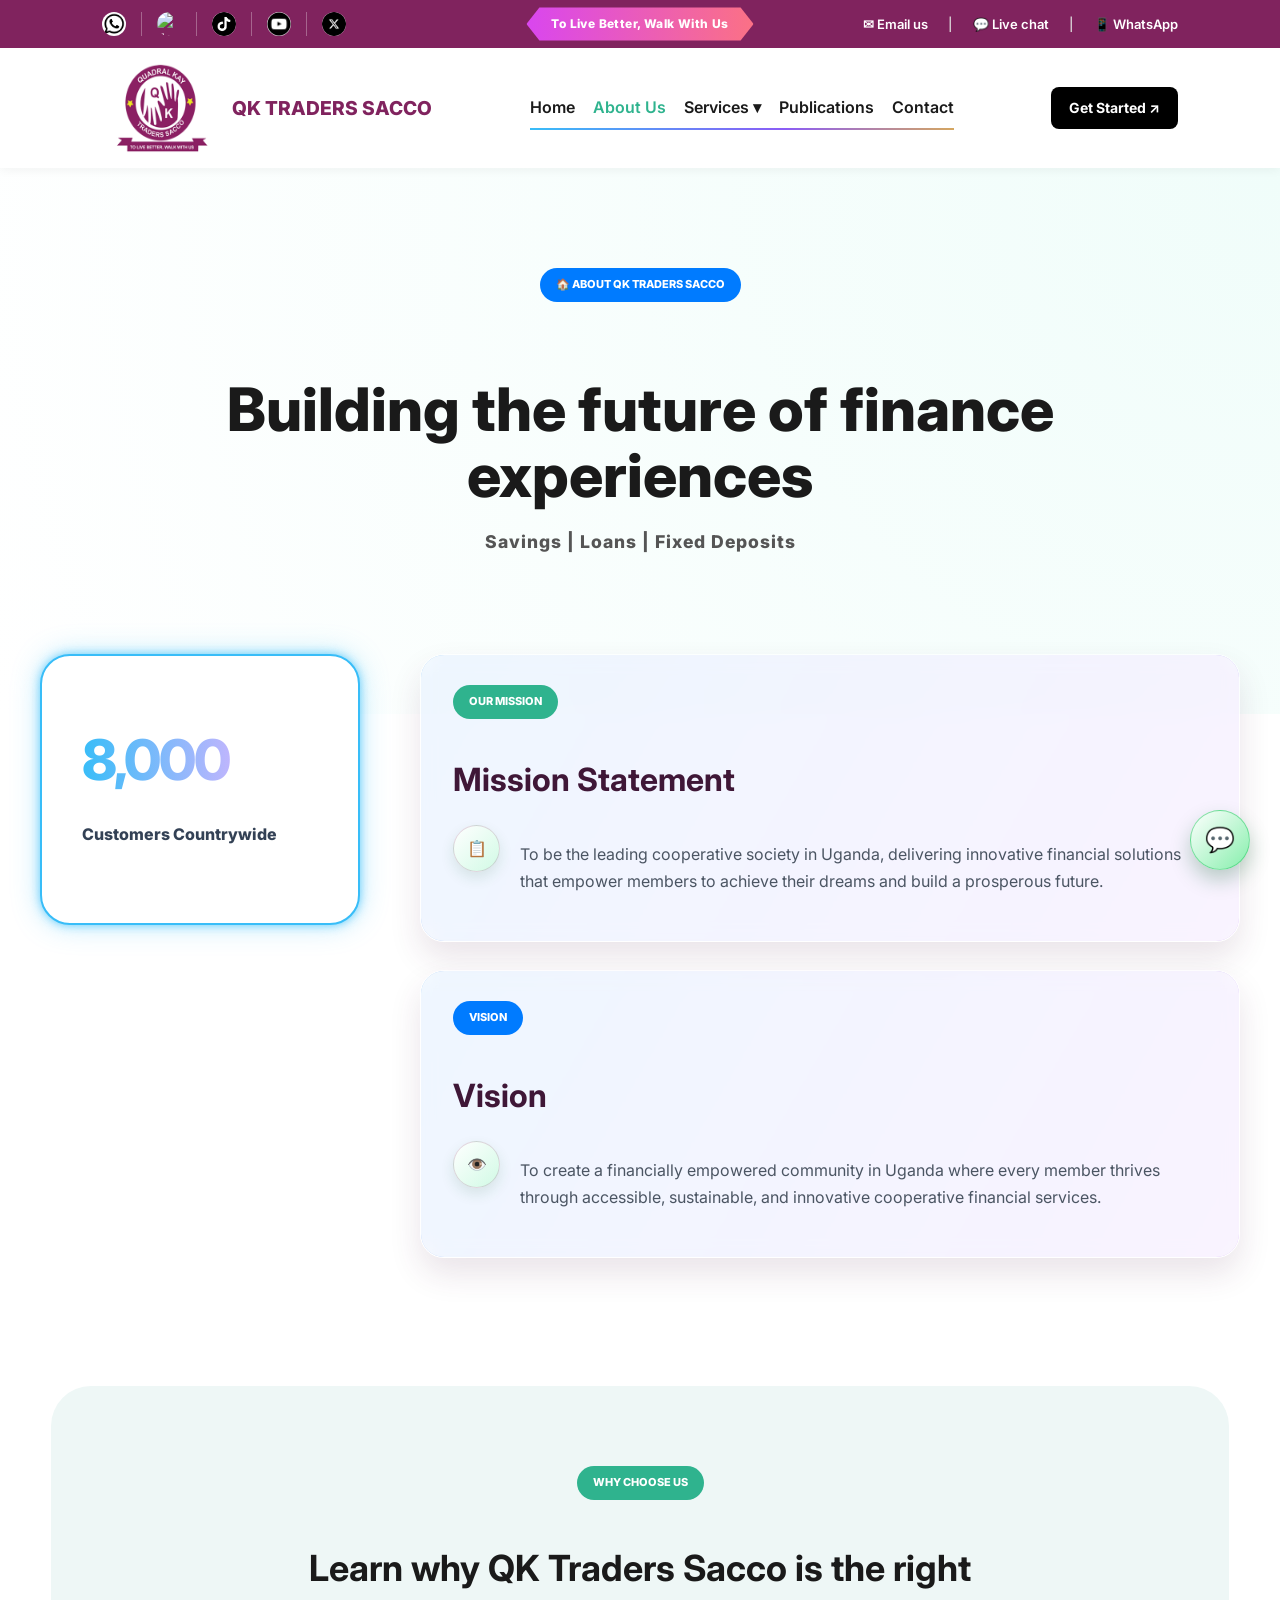
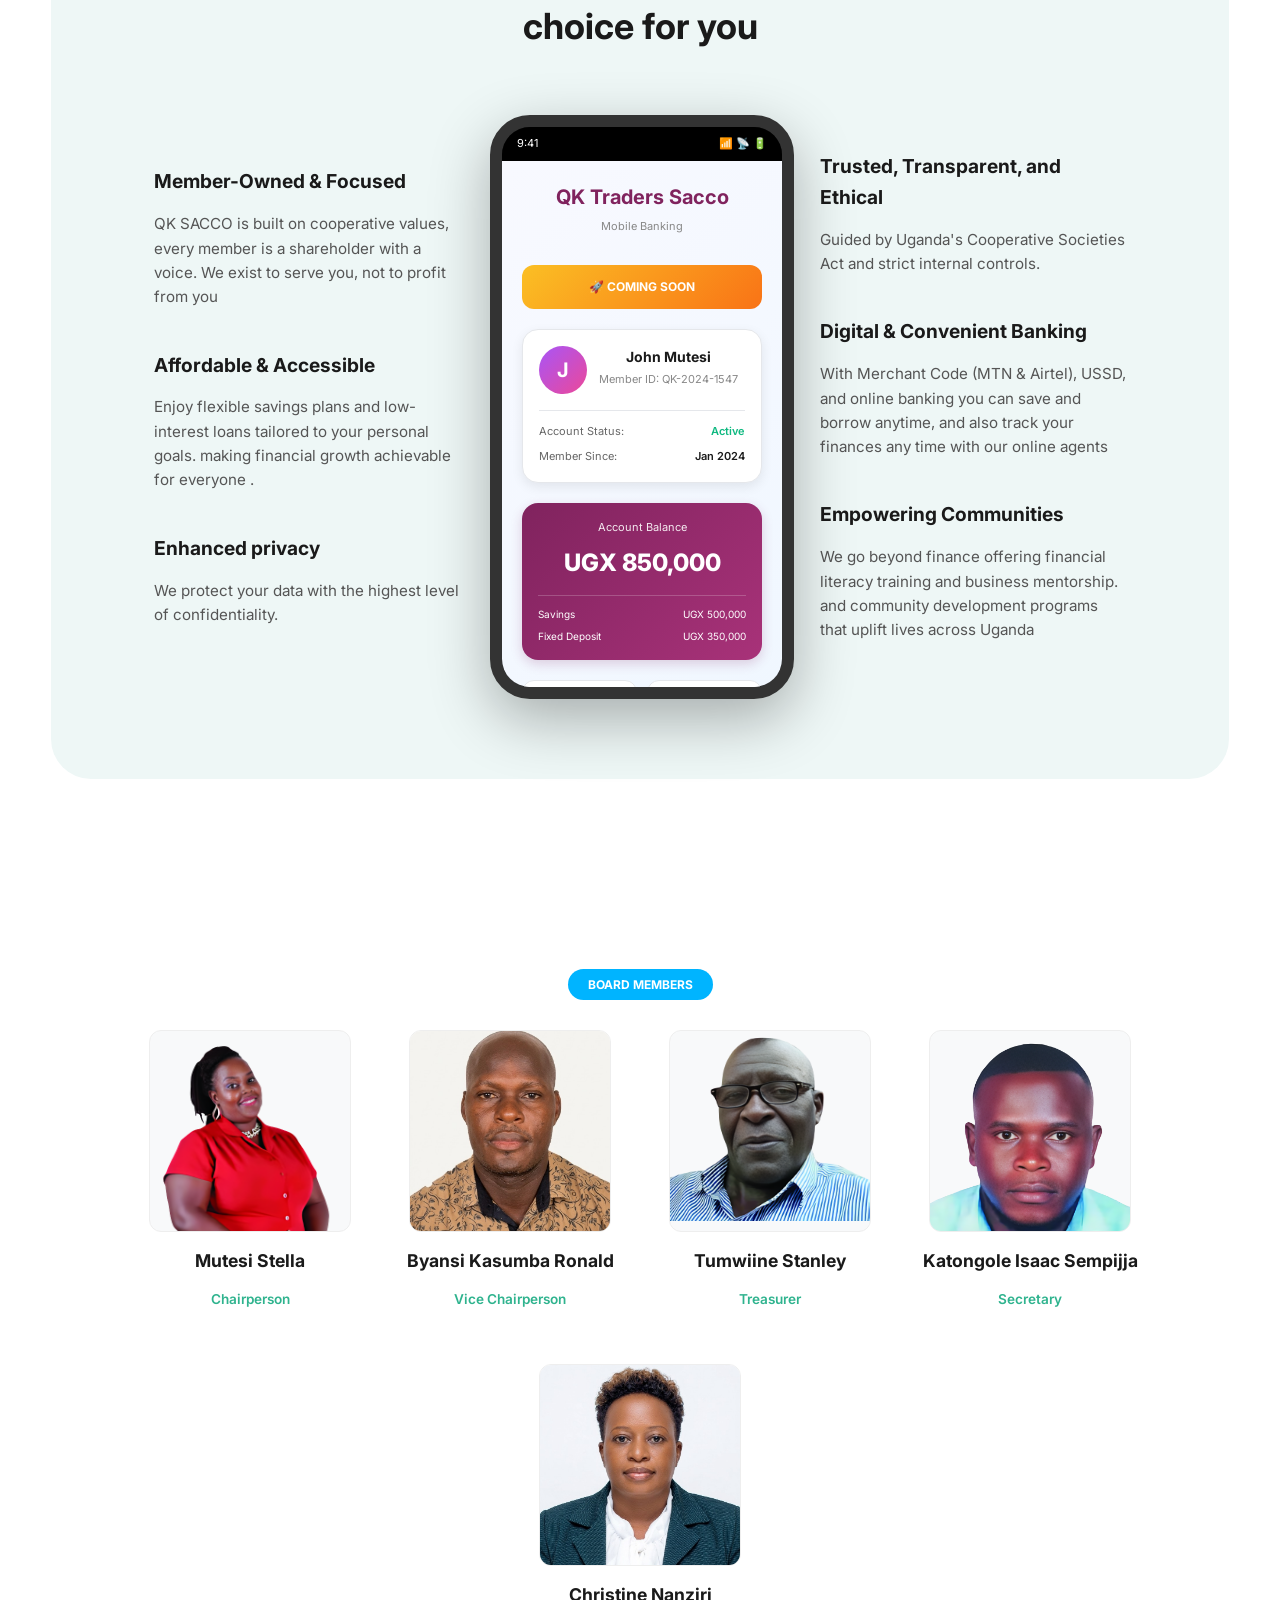
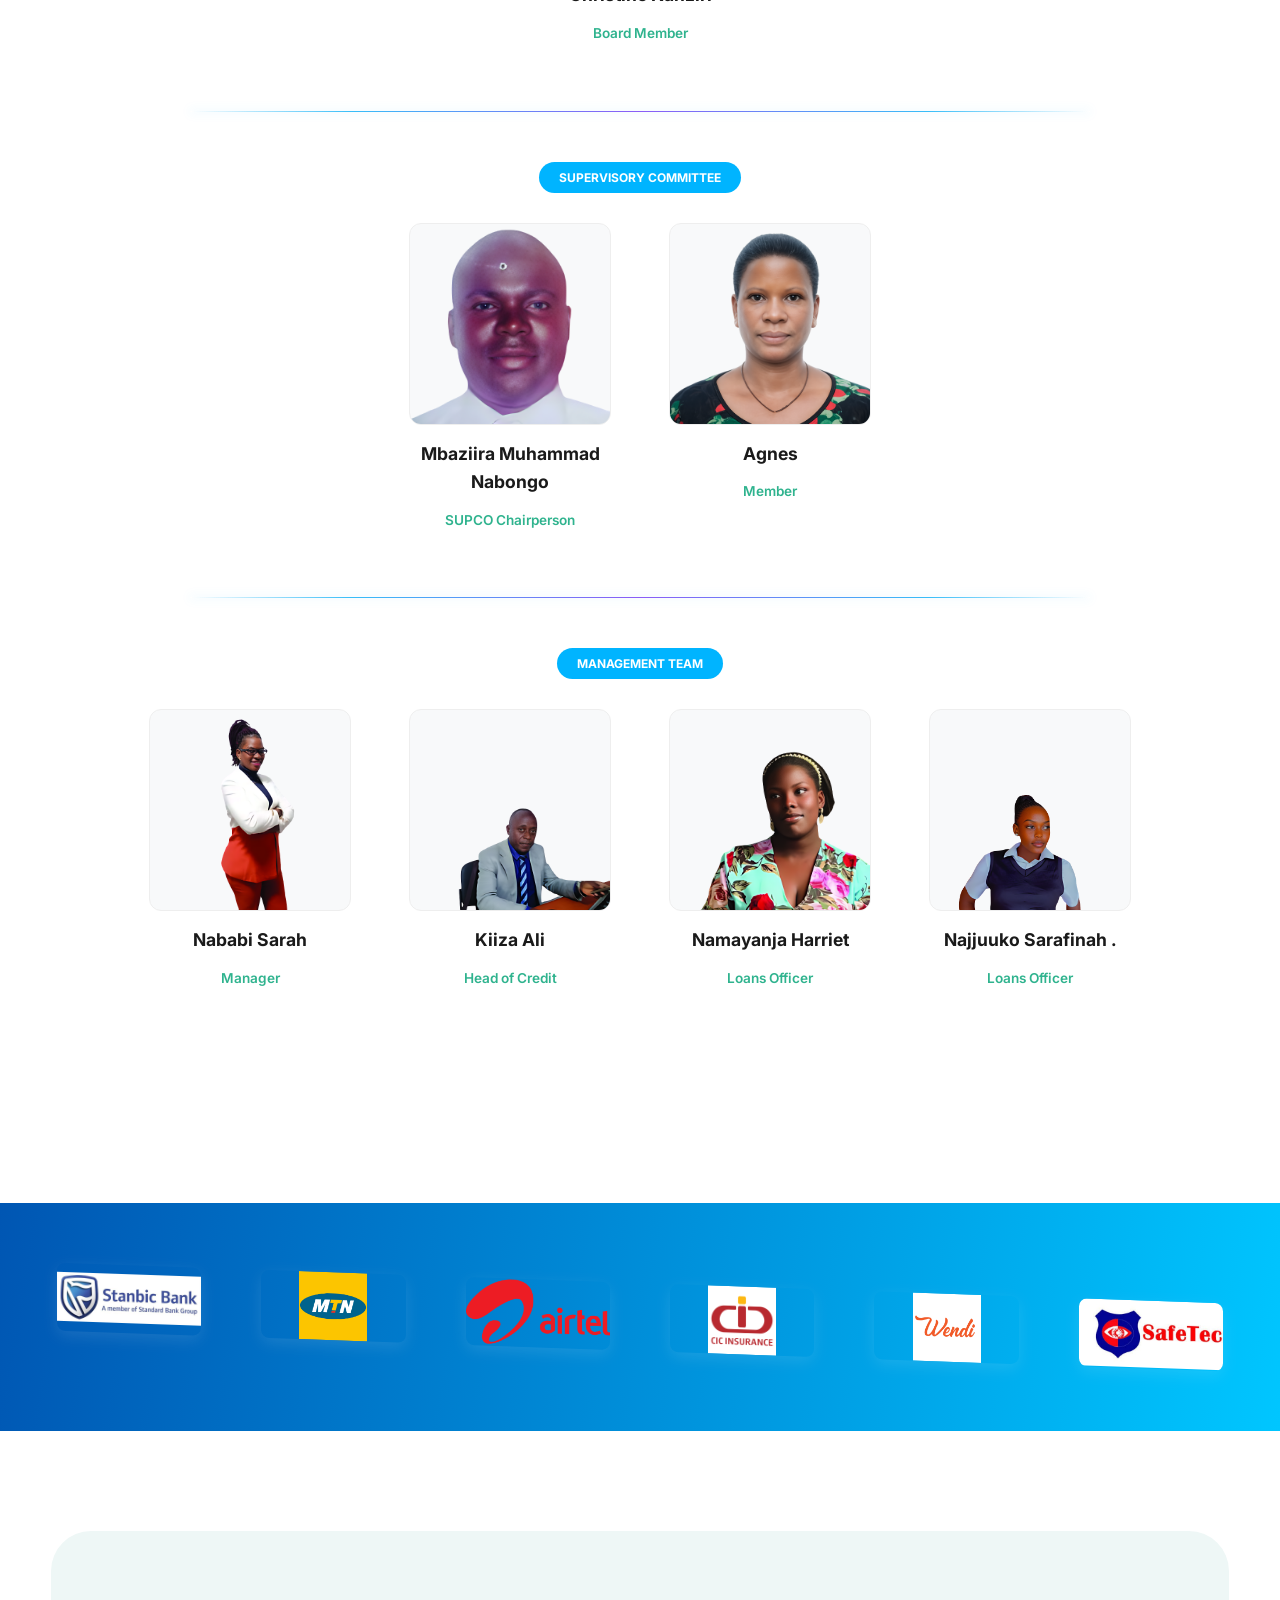
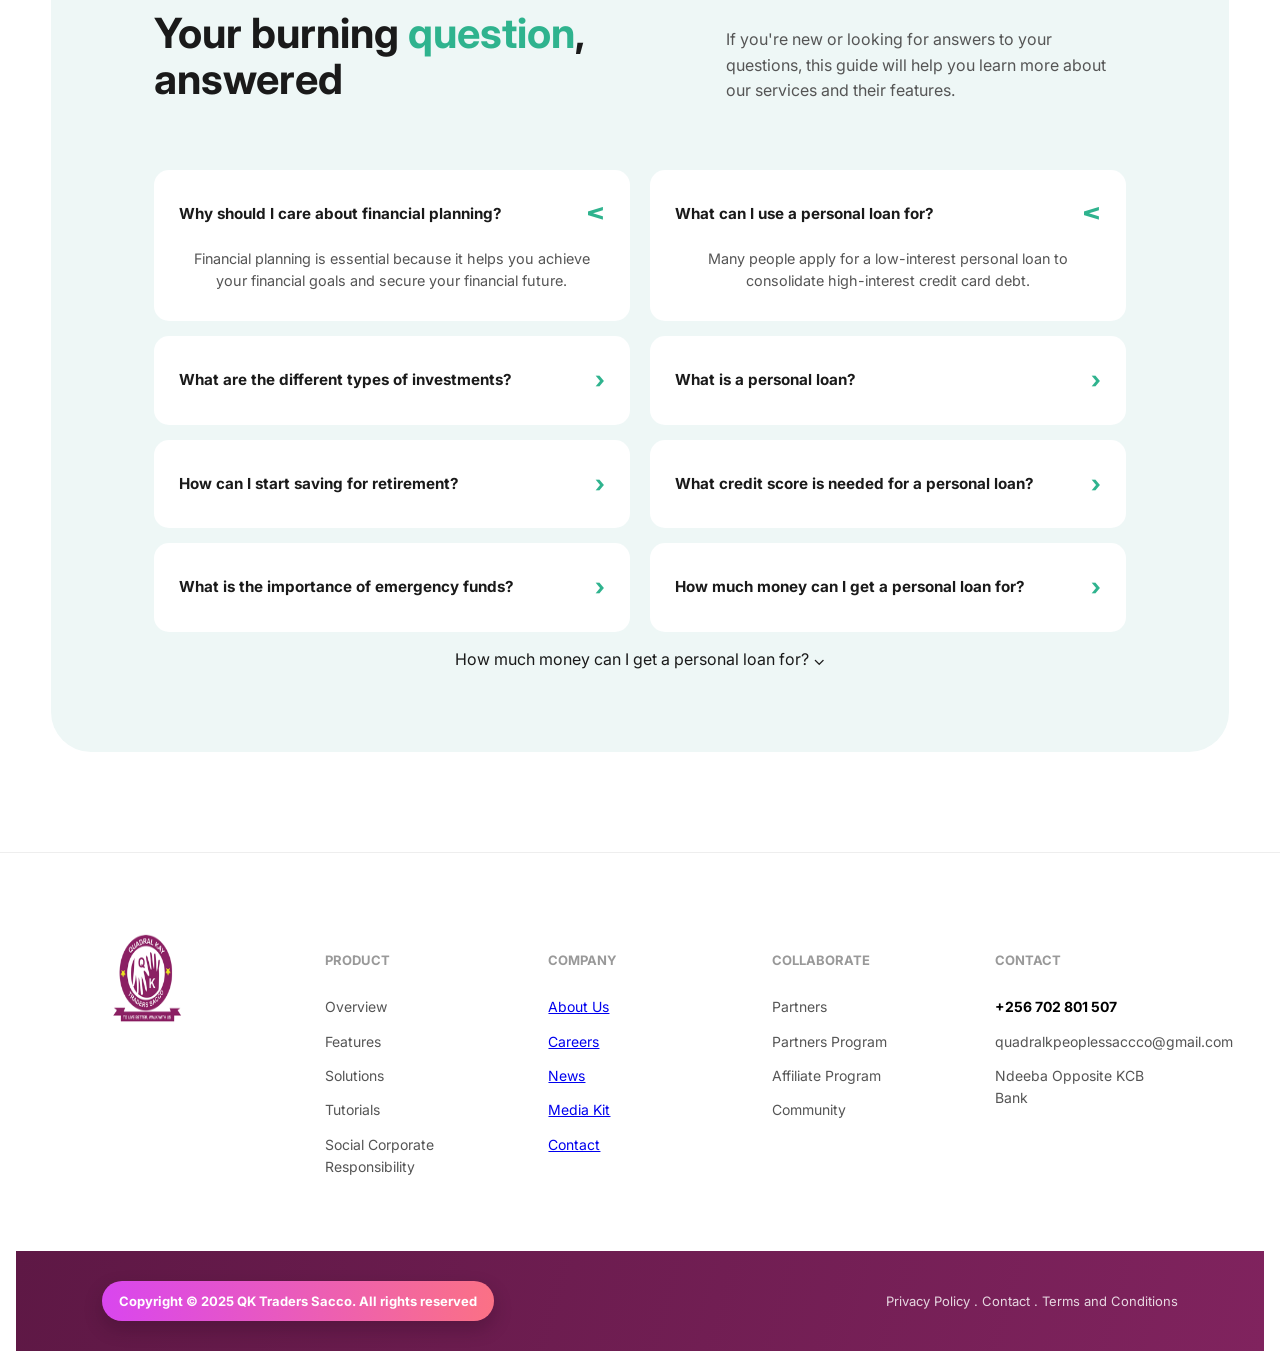
==== about.html @ ebf08368 "Add files via upload" ====
<!DOCTYPE html>
<html lang="en">
<head>
    <meta name="description" content="Learn about the history, vision, and core values of QK Trader Sacco. Discover how we support the Teens community and traders across the region.">
    <meta charset="UTF-8">
    <meta name="viewport" content="width=device-width, initial-scale=1.0">
    <title>About Us | QK Traders Sacco</title>
    <link rel="icon" type="image/png" href="qk logo.png">
    <link href="https://fonts.googleapis.com/css2?family=Inter:wght@300;400;600;800&display=swap" rel="stylesheet">
    <link rel="stylesheet" href="responsive.css">
    <style>
        :root {
            --brand-purple: #80235e;
            --brand-pink-grad: linear-gradient(135deg, #a83279, #ed1e79);
            --brand-teal: #2fb38e;
            --brand-blue: #007bff;
            --light-blue-bg: #eef7f6;
            --text-dark: #1a1a1a;
            --text-gray: #555;
        }

        /* Animations */
        @keyframes fadeInUp {
            from {
                opacity: 0;
                transform: translateY(30px);
            }
            to {
                opacity: 1;
                transform: translateY(0);
            }
        }

        .fade-in {
            opacity: 0;
            transform: translateY(30px);
            transition: all 0.8s ease;
        }

        .fade-in.animate {
            opacity: 1;
            transform: translateY(0);
        }

        .initial-fade {
            animation: fadeInUp 1s ease forwards;
        }

        body { font-family: 'Inter', sans-serif; margin: 0; color: var(--text-dark); background: #fff; line-height: 1.6; }

        /* --- TOP NAVIGATION BAR --- */
        .top-nav { position: sticky; top: 0; z-index: 1100; background: var(--brand-purple); color: white; padding: 12px 8%; display: flex; justify-content: space-between; align-items: center; font-size: 13px; font-weight: 500; }
        .top-nav a { color: white; text-decoration: none; font-weight: 600; }
        .top-nav .top-social { display: flex; align-items: center; gap: 15px; }
        .top-nav .top-social a { display: flex; align-items: center; justify-content: center; }
        .top-nav .top-social a img { width: 24px; height: 24px; border-radius: 20px; }
        .top-nav .top-social a:not(:last-child)::after { content: ''; margin-left: 15px; width: 1px; height: 24px; background: rgba(255,255,255,0.3); }
        .top-nav-center { position: absolute; left: 50%; transform: translateX(-50%); padding: 7px 25px; color: #fff; background: linear-gradient(90deg, #d946ef, #fb7185); clip-path: polygon(13px 0, calc(100% - 13px) 0, 100% 50%, calc(100% - 13px) 100%, 13px 100%, 0 50%); box-shadow: 0 7px 16px rgba(35,7,28,.25); font-size: 12px; font-weight: 800; letter-spacing: .4px; white-space: nowrap; }
        .top-nav-right { display: flex; gap: 20px; align-items: center; font-size: 13px; }
        .top-nav-right a { color: white; text-decoration: none; font-weight: 600; }
        .top-nav-right span { color: #ddd; }

        /* --- MAIN HEADER --- */
        .header-main { position: relative; display: flex; justify-content: space-between; align-items: center; padding: 15px 8%; background: white; z-index: 1000; box-shadow: 0 2px 10px rgba(0,0,0,0.05); gap: 12px; flex-wrap: wrap; }
        .logo-box { display: flex; align-items: center; gap: 10px; font-weight: 800; color: var(--brand-purple); text-decoration: none; font-size: 1.2rem; }
        .nav-menu { display: flex; gap: 18px; list-style: none; margin: 0; padding: 0; flex-wrap: wrap; align-items: center; }
        .nav-menu { position: relative; }
        .nav-menu::after { content: ''; position: absolute; right: 0; bottom: -9px; left: 0; height: 2px; background: linear-gradient(90deg, #38bdf8, #8b5cf6, #facc15, #ef4444, #f97316, #38bdf8); background-size: 300% 100%; animation: navSpectrum 5s linear infinite; }
        @keyframes navSpectrum { to { background-position: 300% 0; } }
        .nav-menu a { text-decoration: none; color: var(--text-dark); font-weight: 600; font-size: 14px; }
        .nav-menu a.active { color: var(--brand-teal); }
        .header-actions { display: flex; align-items: center; gap: 20px; }
        .btn-get-started { background: #000; color: #fff; padding: 10px 18px; border-radius: 8px; text-decoration: none; font-weight: bold; font-size: 14px; white-space: nowrap; }

        /* --- HERO --- */
        .hero { text-align: center; padding: 100px 20px 140px; background: radial-gradient(circle at top right, #f0fdfa, #ffffff); }
        .badge { background: var(--brand-blue); color: white; padding: 8px 16px; border-radius: 20px; font-size: 11px; font-weight: 800; text-transform: uppercase; display: inline-block; margin-bottom: 25px; }
        .hero h1 { font-size: clamp(32px, 5vw, 60px); line-height: 1.1; margin-bottom: 20px; font-weight: 800; max-width: 900px; margin-left: auto; margin-right: auto; }
        .hero p { color: var(--text-gray); letter-spacing: 1px; font-size: 1.1rem; font-weight: 800; }

        /* --- MISSION / VISION --- */
        .mv-section { max-width: 1200px; margin: -60px auto 100px; display: grid; grid-template-columns: 320px 1fr; gap: 60px; padding: 0 20px; }
        .stat-card { background: #fff; color: #334155; padding: 60px 40px; border: 2px solid #38bdf8; border-radius: 30px; text-align: left; box-shadow: 0 0 10px rgba(56,189,248,.7), 0 0 28px rgba(56,189,248,.35); height: fit-content; }
        .stat-card h2 { margin: 0; font-size: 56px; font-weight: 800; letter-spacing: -2px; background: linear-gradient(90deg, #38bdf8, #d8b4fe, #facc15, #fb7185, #38bdf8); background-size: 300% 100%; -webkit-background-clip: text; background-clip: text; color: transparent; animation: customerSpectrum 3.5s linear infinite; }
        @keyframes customerSpectrum { to { background-position: 300% 0; } }
        .stat-card p { font-weight: 800; }
        .mv-content-block { position: relative; overflow: hidden; margin-bottom: 28px; padding: 30px 32px; border: 1px solid rgba(255,255,255,.55); border-radius: 24px; box-shadow: 0 16px 32px rgba(83,31,78,.12); isolation: isolate; }
        .mv-content-block::before { content: ''; position: absolute; z-index: -1; inset: -45%; background: linear-gradient(120deg, rgba(56,189,248,.36), rgba(192,132,252,.34), rgba(250,204,21,.25), rgba(251,113,133,.32), rgba(56,189,248,.36)); background-size: 300% 300%; animation: mvTint 9s ease infinite; filter: blur(18px); }
        .mv-content-block::after { content: ''; position: absolute; z-index: -1; inset: 0; background: rgba(255,255,255,.7); backdrop-filter: blur(8px); }
        .mv-content-block.vision-block::before { animation-direction: reverse; }
        .mv-content-block h2 { color: #3f1737; }
        .mv-item { display: flex; gap: 20px; align-items: flex-start; margin-top: 20px; }
        .mv-item p { color: #4b5563; font-size: 16px; line-height: 1.7; }
        .mv-icon { width: 45px; height: 45px; border: 1px solid rgba(128,35,94,.18); border-radius: 50%; display: flex; align-items: center; justify-content: center; flex-shrink: 0; background: linear-gradient(135deg, #fff, #d1fae5); box-shadow: 0 6px 14px rgba(22,101,52,.12); }
        @keyframes mvTint { 0%,100% { background-position: 0% 50%; } 50% { background-position: 100% 50%; } }

        /* --- WHY CHOOSE US --- */
        .why-us-container { background: var(--light-blue-bg); border-radius: 40px; padding: 80px 8%; margin: 0 4% 100px; text-align: center; }
        .why-us-grid { display: grid; grid-template-columns: 1fr 300px 1fr; gap: 30px; margin-top: 60px; align-items: center; }
        .feature-box { text-align: left; margin-bottom: 40px; }
        .feature-box h3 { font-size: 1.2rem; margin-bottom: 10px; }
        .feature-box p { color: var(--text-gray); font-size: 0.95rem; }
        .phone-mockup img { width: 100%; border-radius: 30px; box-shadow: 0 20px 50px rgba(0,0,0,0.1); }

        /* --- TEAM SECTION --- */
        .team-section { padding: 40px 8% 100px; text-align: center; }
        .team-category-title { background: #00b4ff; color: white; padding: 6px 20px; border-radius: 20px; font-size: 12px; font-weight: bold; margin: 50px auto 30px; display: inline-block; }
        .team-grid { display: flex; flex-wrap: wrap; justify-content: center; gap: 40px; }
        .team-divider { width: min(900px, 88%); height: 1px; margin: 52px auto 0; border: 0; background: linear-gradient(90deg, transparent, #38bdf8 18%, #8b5cf6 50%, #38bdf8 82%, transparent); box-shadow: 0 0 10px rgba(56,189,248,.35); }
        .member-card { width: 220px; }
        .member-img-placeholder { width: 200px; height: 200px; background: #f8f9fa; border-radius: 12px; margin: 0 auto 15px; border: 1px solid #eee; overflow: hidden; }
        .member-img-placeholder img{ width: 200px;}
        .member-card h3 { font-size: 1.1rem; margin: 10px 0 5px; }
        .member-card p { color: var(--brand-teal); font-weight: 600; font-size: 0.85rem; }

        /* --- PARTNERS --- */
        .partners-strip { background: linear-gradient(100deg, #0056b3, #00c6ff); padding: 80px 0; transform: skewY(-2deg); margin: 100px 0; }
        .partners-inner { transform: skewY(2deg); display: flex; justify-content: center; gap: 60px; align-items: center; flex-wrap: wrap; }
        .partners-inner>div {  padding: 15px 25px; border-radius: 8px; font-weight: bold; color: #0056b3; box-shadow: 0 5px 15px rgba(255, 253, 253, 0.1); }

        /* --- FAQ --- */
        .faq-section { background: var(--light-blue-bg); border-radius: 40px; padding: 80px 8%; margin: 0 4% 100px; text-align: center; }
        .faq-header { display: flex; justify-content: space-between; align-items: flex-start; margin-bottom: 40px; gap: 40px; }
        .faq-header h2 { font-size: 2.6rem; margin: 0; line-height: 1.1; flex: 1; text-align: left; }
        .faq-header h2 span { color: var(--brand-teal); }
        .faq-header p { flex: 1; color: var(--text-gray); font-size: 1rem; line-height: 1.6; max-width: 400px; text-align: left; }
        .faq-grid { display: grid; grid-template-columns: 1fr 1fr; gap: 20px; margin-top: 50px; }
        details { background: white; border-radius: 15px; padding: 10px 25px; margin-bottom: 15px; }
        summary { list-style: none; display: flex; justify-content: space-between; align-items: center; padding: 15px 0; font-weight: 700; cursor: pointer; font-size: 0.95rem; }
        summary::after { content: '›'; font-size: 1.5rem; color: var(--brand-teal); transition: transform 0.3s; }
        details[open] summary::after { transform: rotate(90deg); content: '∨'; }
        .content { padding-bottom: 20px; color: var(--text-gray); line-height: 1.5; font-size: 0.9rem; }

        /* --- FOOTER --- */
        footer { padding: 80px 8% 40px; border-top: 1px solid #eee; }
        .footer-main { display: grid; grid-template-columns: repeat(auto-fit, minmax(150px, 1fr)); gap: 40px; margin-bottom: 60px; }
        .footer-col h4 { font-size: 13px; color: #999; text-transform: uppercase; margin-bottom: 25px; }
        .footer-col ul { list-style: none; padding: 0; margin: 0; }
        .footer-col li { margin-bottom: 12px; font-size: 14px; color: var(--text-gray); cursor: pointer; }
        .footer-bottom { margin: 0 -8% -40px; padding: 30px 8%; display: flex; align-items: center; justify-content: space-between; background: linear-gradient(105deg, #5e1845, var(--brand-purple)); font-size: 13px; color: rgba(255,255,255,.82); }
        .footer-bottom > div:first-child { padding: 10px 17px; border-radius: 999px; color: #fff; background: linear-gradient(90deg, #d946ef, #fb7185); box-shadow: 0 8px 18px rgba(35,7,28,.25); font-weight: 700; }
        @media (max-width: 700px) { .footer-bottom { flex-direction: column; text-align: center; } }

        /* --- CHAT --- */
        .chat-widget { position: fixed; bottom: 30px; right: 30px; z-index: 1000; }
        .chat-options { display: none; flex-direction: column; gap: 10px; margin-bottom: 10px; }
        .chat-widget.expanded .chat-options { display: flex; }
        .chat-option { display: flex; align-items: center; gap: 8px; padding: 11px 16px; border: 1px solid rgba(34,197,94,.38); border-radius: 25px; color: #14532d; background: linear-gradient(110deg, #fff, #f0fdf4 48%, #86efac); font-size: 14px; font-weight: 700; text-decoration: none; box-shadow: 0 6px 16px rgba(22,101,52,.18); transition: transform .45s .08s ease, box-shadow .45s .08s ease, filter .45s .08s ease; }
        .chat-option:hover, .chat-option:focus-visible { transform: translateX(-8px) scale(1.05); box-shadow: 0 12px 24px rgba(22,101,52,.3); filter: saturate(1.2); }
        .chat-option:active { transform: translateX(-4px) scale(.96); transition-delay: 0s; }
        .chat-option.whatsapp, .chat-option.call { color: #14532d; background: linear-gradient(110deg, #fff, #f0fdf4 48%, #86efac); }
        .option-icon { font-size: 16px; }
        .chat-toggle { width: 60px; height: 60px; background: linear-gradient(135deg, #fff, #86efac); border-radius: 50%; display: flex; align-items: center; justify-content: center; color: #166534; font-size: 24px; border: 1px solid rgba(34,197,94,.5); cursor: pointer; box-shadow: 0 10px 20px rgba(22,101,52,.28); animation: chatPulse 2.6s ease-in-out infinite; transition: transform .45s .08s ease, box-shadow .45s .08s ease; }
        .chat-toggle:hover, .chat-toggle:focus-visible { transform: scale(1.12) rotate(6deg); box-shadow: 0 14px 28px rgba(22,101,52,.4); }
        @keyframes chatPulse { 50% { box-shadow: 0 10px 20px rgba(22,101,52,.28), 0 0 0 9px rgba(134,239,172,.18); } }

        @media (max-width: 992px) {
            .mv-section, .why-us-grid, .faq-grid { grid-template-columns: 1fr; }
            .phone-mockup { display: none; }
        }

        @media (max-width: 768px) {
            .top-nav { flex-direction: column; gap: 8px; text-align: center; padding: 10px 5%; }
            .top-nav-center { position: static; transform: none; }
            .top-nav-right { gap: 10px; flex-wrap: wrap; justify-content: center; }
            .header-main { flex-direction: column; gap: 14px; padding: 15px 5%; }
            .nav-menu { flex-direction: row; gap: 10px; flex-wrap: wrap; justify-content: center; }
            .nav-menu li { min-width: 90px; text-align: center; }
            .btn-get-started { padding: 9px 14px; font-size: 13px; }
            .hero { padding: 60px 5%; }
            .hero h1 { font-size: 36px; }
            .hero p { font-size: 16px; }
            .mv-section { padding: 40px 5%; }
            .why-us-grid { padding: 40px 5%; }
            .faq-grid { padding: 40px 5%; }
            .footer { padding: 40px 5%; }
        }

        @media (max-width: 480px) {
            .top-nav { font-size: 11px; padding: 8px 4%; }
            .top-nav .top-social a img { width: 20px; height: 20px; }
            .nav-menu a { font-size: 13px; }
            .nav-menu li { min-width: auto; }
            .btn-get-started { padding: 8px 12px; font-size: 12px; }
            .hero h1 { font-size: 28px; }
            .hero p { font-size: 14px; }
            .section h2 { font-size: 24px; }
            .section p { font-size: 14px; }
            .chat-widget { bottom: 20px; right: 20px; }
            .chat-bubble { padding: 6px 12px; font-size: 12px; }
            .chat-toggle { width: 45px; height: 45px; font-size: 20px; }
        }

        .top-bar img{
            width: 30px;
            height: 30px;
            border-radius: 20px;
            background-color: white;
            corner-shape: squircle;
            
        }

       .partner-logo-box1{
        background-image: url(stanbic.jpg);
        background-position: center;
        background-repeat: no-repeat;
        background-size:contain;
        border-radius: 10px;
        width: 2.5cm;
        height: 1cm;
       }

       .partner-logo-box2{
        background-image:url(mtn-seeklogo.png);
        background-position: center;
        background-repeat: no-repeat;
        background-size:contain;
        border-radius: 10px;
        width: 2.5cm;
        height: 1cm;
       }

       .partner-logo-box3{
        background-image:url(airtel-seeklogo.png);
        background-position: center;
        background-repeat: no-repeat;
        background-size:contain;
        border-radius: 10px;
        width: 2.5cm;
        height: 1cm;
       }

       .partner-logo-box4{
        background-image:url(cic-insurance-group-uganda-logo-png_seeklogo-555362.png);
        background-position: center;
        background-repeat: no-repeat;
        background-size:contain;
        border-radius: 10px;
        width: 2.5cm;
        height: 1cm;
       }

       .partner-logo-box5{
        background-image: url(logo.png);
        background-position: center;
        background-repeat: no-repeat;
        background-size:contain;
        border-radius: 10px;
        width: 2.5cm;
        height: 1cm;
        
       }

       .partner-logo-box6{
        background-image: url(safe.jpg);
        background-position: center;
        background-repeat: no-repeat;
        background-size:contain;
        border-radius: 10px;
        width: 2.5cm;
        height: 1cm;
        
       }

    </style>
</head>
<body>

    <div class="top-nav">
        <div class="top-social">
            <a href="https://wa.me/256702801507" target="_blank" rel="noopener" aria-label="WhatsApp"><img src="whatsapp.jpg" alt="WhatsApp"></a>
            <a href="https://www.facebook.com/quadralkay" target="_blank" rel="noopener" aria-label="Facebook"><img src="facebook.svg" alt="Facebook"></a>
            <a href="https://www.tiktok.com/@qktraderssacco" target="_blank" rel="noopener" aria-label="TikTok"><img src="tiktok.jpg" alt="TikTok"></a>
            <a href="https://www.youtube.com/channel/UCuh3HxplZlNXIbYhBjaaCZQ" target="_blank" rel="noopener" aria-label="YouTube"><img src="youtube.jpg" alt="YouTube"></a>
            <a href="https://x.com/@QkTradersNdeeba" target="_blank" rel="noopener" aria-label="X"><img src="x.jpg" alt="X"></a>
        </div>
        <div class="top-nav-center">To Live Better, Walk With Us</div>
        <div class="top-nav-right">
            <a href="mailto:info@qktraders.com">✉ Email us</a>
            <span>|</span>
            <a href="tel:+256702801507">💬 Live chat</a>
            <span>|</span>
            <a href="https://wa.me/256702801507" target="_blank" rel="noopener">📱 WhatsApp</a>
        </div>
    </div>

    <header class="header-main">
        <a href="#" class="logo-box">
            <img src="qk logo.png" alt="QK Logo" style="width:120px; height:90px; border-radius:20%"> 
            QK TRADERS SACCO
        </a>
        <nav>
            <ul class="nav-menu">
               <li><a href="index.html">Home</a></li>
                <li><a href="about.html" class="active">About Us</a></li>
                <li><a href="services.html" >Services ▾</a></li>
                <li><a href="profile.html">Publications</a></li>
                <li><a href="contact-us.html">Contact</a></li>
            </ul>
        </nav>
        <div class="header-actions">
            <a href="membership.html" class="btn-get-started">Get Started ↗</a>
        </div>
    </header>

    <section class="hero initial-fade">
        <div class="badge">🏠 ABOUT QK TRADERS SACCO</div>
        <h1>Building the future of finance experiences</h1>
        <p>Savings | Loans | Fixed Deposits</p>
    </section>

    <section class="mv-section fade-in">
        <div class="stat-card">
            <h2 id="customer-count">1</h2>
            <p>Customers Countrywide</p>
        </div>
        <div class="mv-content">
            <div class="mv-content-block mission-block">
                <div class="badge" style="background:var(--brand-teal)">OUR MISSION</div>
                <h2 style="font-size:32px; margin:10px 0;">Mission Statement</h2>
                <div class="mv-item">
                    <div class="mv-icon">📋</div>
                    <p>To be the leading cooperative society in Uganda, delivering innovative financial solutions that empower members to achieve their dreams and build a prosperous future.</p>
                </div>
            </div>
            <div class="mv-content-block vision-block">
                <div class="badge">VISION</div>
                <h2 style="font-size:32px; margin:10px 0;">Vision</h2>
                <div class="mv-item">
                    <div class="mv-icon">👁️</div>
                    <p>To create a financially empowered community in Uganda where every member thrives through accessible, sustainable, and innovative cooperative financial services.</p>
                </div>
            </div>
        </div>
    </section>

    <section class="why-us-container fade-in">
        <div class="badge" style="background:var(--brand-teal)">WHY CHOOSE US</div>
        <h2 style="font-size:36px; max-width:700px; margin:15px auto;">Learn why QK Traders Sacco is the right choice for you</h2>
        <div class="why-us-grid">
            <div class="col-left">
                <div class="feature-box"><h3>Member-Owned & Focused</h3><p>QK SACCO is built on cooperative values, every member is a shareholder with a voice. We exist to serve you, not to profit from you </p></div>
                <div class="feature-box"><h3>Affordable & Accessible</h3><p>Enjoy flexible savings plans and low-interest loans tailored to your personal goals. making financial growth achievable for everyone .</p></div>
                <div class="feature-box"><h3>Enhanced privacy</h3><p>We protect your data with the highest level of confidentiality.</p></div>
            </div>
            <div class="phone-mockup">
                <div style="background:#1a1a1a; width:280px; height:560px; border-radius:40px; border:12px solid #333; box-shadow:0 20px 60px rgba(0,0,0,0.3); position:relative; overflow:hidden; color:white;">
                    <!-- Phone Status Bar -->
                    <div style="background:#000; padding:8px 15px; font-size:11px; display:flex; justify-content:space-between; align-items:center;">
                        <span>9:41</span>
                        <div style="display:flex; gap:3px;">📶 📡 🔋</div>
                    </div>
                    <!-- Screen Content -->
                    <div style="padding:20px; height:500px; background:linear-gradient(135deg, #f8f9ff 0%, #f0f7ff 100%); color:#1a1a1a; overflow-y:auto;">
                        <!-- Header -->
                        <div style="text-align:center; margin-bottom:30px;">
                            <h3 style="margin:0; color:var(--brand-purple); font-size:20px;">QK Traders Sacco</h3>
                            <p style="margin:5px 0 0; color:#888; font-size:11px;">Mobile Banking</p>
                        </div>
                        <!-- Coming Soon Badge -->
                        <div style="background:linear-gradient(135deg, #fbbf24 0%, #f97316 100%); color:white; padding:12px; border-radius:12px; text-align:center; margin-bottom:20px; font-weight:700; font-size:12px;">
                            🚀 COMING SOON
                        </div>
                        <!-- Profile Card -->
                        <div style="background:white; border-radius:16px; padding:16px; margin-bottom:20px; box-shadow:0 4px 12px rgba(0,0,0,0.08); border:1px solid #e5e7eb;">
                            <div style="display:flex; gap:12px; margin-bottom:16px;">
                                <div style="width:48px; height:48px; background:linear-gradient(135deg, #a855f7, #ec4899); border-radius:50%; display:flex; align-items:center; justify-content:center; color:white; font-weight:700; font-size:20px;">J</div>
                                <div>
                                    <p style="margin:0; font-weight:700; color:#1a1a1a; font-size:14px;">John Mutesi</p>
                                    <p style="margin:3px 0 0; color:#888; font-size:11px;">Member ID: QK-2024-1547</p>
                                </div>
                            </div>
                            <hr style="margin:12px 0; border:none; border-top:1px solid #e5e7eb;">
                            <div style="font-size:11px; color:#666; line-height:1.6;">
                                <div style="display:flex; justify-content:space-between; margin-bottom:8px;">
                                    <span>Account Status:</span>
                                    <span style="color:#10b981; font-weight:600;">Active</span>
                                </div>
                                <div style="display:flex; justify-content:space-between;">
                                    <span>Member Since:</span>
                                    <span style="color:#1a1a1a; font-weight:600;">Jan 2024</span>
                                </div>
                            </div>
                        </div>
                        <!-- Balance Card -->
                        <div style="background:linear-gradient(135deg, var(--brand-purple) 0%, #a83279 100%); border-radius:16px; padding:16px; color:white; margin-bottom:20px; box-shadow:0 4px 12px rgba(128,35,94,0.2);">
                            <p style="margin:0 0 8px; font-size:11px; opacity:0.9;">Account Balance</p>
                            <h2 style="margin:0 0 12px; font-size:24px; font-weight:800;">UGX 850,000</h2>
                            <div style="border-top:1px solid rgba(255,255,255,0.2); padding-top:10px; font-size:10px;">
                                <div style="display:flex; justify-content:space-between; margin-bottom:6px;">
                                    <span>Savings</span>
                                    <span>UGX 500,000</span>
                                </div>
                                <div style="display:flex; justify-content:space-between;">
                                    <span>Fixed Deposit</span>
                                    <span>UGX 350,000</span>
                                </div>
                            </div>
                        </div>
                        <!-- Quick Actions -->
                        <div style="display:grid; grid-template-columns:1fr 1fr; gap:10px;">
                            <div style="background:white; padding:12px; border-radius:12px; text-align:center; border:1px solid #e5e7eb; cursor:pointer;">
                                <div style="font-size:20px; margin-bottom:4px;">💰</div>
                                <p style="margin:0; font-size:10px; color:#666; font-weight:600;">Withdraw</p>
                            </div>
                            <div style="background:white; padding:12px; border-radius:12px; text-align:center; border:1px solid #e5e7eb; cursor:pointer;">
                                <div style="font-size:20px; margin-bottom:4px;">➕</div>
                                <p style="margin:0; font-size:10px; color:#666; font-weight:600;">Deposit</p>
                            </div>
                        </div>
                    </div>
                </div>
            </div>
            <div class="col-right">
                <div class="feature-box"><h3>Trusted, Transparent, and Ethical</h3><p>Guided by Uganda's Cooperative Societies Act and strict internal controls. </p></div>
                <div class="feature-box"><h3>Digital & Convenient Banking</h3><p>With Merchant Code (MTN & Airtel), USSD, and online banking you can save and borrow anytime, and also track your finances any time with our online agents </p></div>
                <div class="feature-box"><h3>Empowering Communities</h3><p>We go beyond finance offering financial literacy training and business mentorship. and community development programs that uplift lives across Uganda</p></div>
            </div>
        </div>
    </section>

    <section class="team-section fade-in">
        <div class="team-category-title">BOARD MEMBERS</div>
        <div class="team-grid">
            <div class="member-card"><div class="member-img-placeholder"><img src="1.png"></div><h3>Mutesi Stella</h3><p>Chairperson</p></div>
            <div class="member-card"><div class="member-img-placeholder"><img src="6.jpg"></div><h3>Byansi Kasumba Ronald</h3><p>Vice Chairperson</p></div>
            <div class="member-card"><div class="member-img-placeholder"><img src="5.png"></div><h3>Tumwiine Stanley</h3><p>Treasurer</p></div>
            <div class="member-card"><div class="member-img-placeholder"><img src="7.png"></div><h3>Katongole Isaac Sempijja</h3><p>Secretary</p></div>
            <div class="member-card"><div class="member-img-placeholder"><img src="8.jpg"></div><h3>Christine Nanziri</h3><p>Board Member</p></div>
        </div>
        <hr class="team-divider">

        <div class="team-category-title">SUPERVISORY COMMITTEE</div>
        <div class="team-grid">
            <div class="member-card"><div class="member-img-placeholder"><img src="2.png"></div><h3>Mbaziira Muhammad Nabongo</h3><p>SUPCO Chairperson</p></div>
            <div class="member-card"><div class="member-img-placeholder"><img src="rose.png"></div><h3>Agnes</h3><p>Member</p></div>
        </div>
        <hr class="team-divider">

        <div class="team-category-title">MANAGEMENT TEAM</div>
        <div class="team-grid">
            <div class="member-card"><div class="member-img-placeholder"><img src="3.png"></div><h3>Nababi Sarah</h3><p>Manager</p></div>
            <div class="member-card"><div class="member-img-placeholder"><img src="10.png"></div><h3>Kiiza Ali</h3><p>Head of Credit</p></div>
            <div class="member-card"><div class="member-img-placeholder"><img src="11.png"></div><h3>Namayanja Harriet</h3><p>Loans Officer</p></div>
            <div class="member-card"><div class="member-img-placeholder"><img src="12.png"></div><h3>Najjuuko Sarafinah .</h3><p>Loans Officer</p></div>
        </div>
    </section>

    <section class="partners-strip fade-in">
        <div class="partners-inner">
            <div class="partner-logo-box1"></div>
            <div class="partner-logo-box2"></div>
            <div class="partner-logo-box3"></div>
            <div class="partner-logo-box4"></div>
            <div class="partner-logo-box5"></div>
            <div class="partner-logo-box6"></div>
        </div>
    </section>

    <section class="faq-section fade-in">
        <div class="faq-header">
            <h2>Your burning <span>question</span>,<br>answered</h2>
            <p>If you're new or looking for answers to your questions, this guide will help you learn more about our services and their features.</p>
        </div>
        <div class="faq-grid">
            <div class="faq-col">
                <details open>
                    <summary>Why should I care about financial planning?</summary>
                    <div class="content">Financial planning is essential because it helps you achieve your financial goals and secure your financial future.</div>
                </details>
                <details>
                    <summary>What are the different types of investments?</summary>
                    <div class="content">Information about stocks, bonds, and mutual funds goes here.</div>
                </details>
                <details>
                    <summary>How can I start saving for retirement?</summary>
                    <div class="content">It's never too early to start! Common options include Ugx10,000</div>
                </details>
                <details>
                    <summary>What is the importance of emergency funds?</summary>
                    <div class="content">Emergency funds provide a safety net for unexpected expenses.</div>
                </details>
            </div>

            <div class="faq-col">
                <details open>
                    <summary>What can I use a personal loan for?</summary>
                    <div class="content">Many people apply for a low-interest personal loan to consolidate high-interest credit card debt.</div>
                </details>
                <details>
                    <summary>What is a personal loan?</summary>
                    <div class="content">A personal loan is an amount of money you can borrow for various uses.</div>
                </details>
                <details>
                    <summary>What credit score is needed for a personal loan?</summary>
                    <div class="content">While it varies, a score of 600+ is generally required for better rates.</div>
                </details>
                <details>
                    <summary>How much money can I get a personal loan for?</summary>
                    <div class="content">Loan amounts typically range from Ugx, 100,000 to $5M depending on income.</div>
                </details>
            </div>
        </div>
            <div class="faq-item"><span class="faq-q">How much money can I get a personal loan for?</span> <span>⌄</span></div>
        </div>
    </section>

    <div class="chat-widget">
        <div class="chat-options">
            <a href="https://wa.me/256702801507" class="chat-option whatsapp">
                <span class="option-icon">📱</span>
                <span class="option-text">WhatsApp</span>
            </a>
            <a href="tel:+256702801507" class="chat-option call">
                <span class="option-icon">📞</span>
                <span class="option-text">Call</span>
            </a>
        </div>
        <button class="chat-toggle">💬</button>
    </div>

    <footer>
        <div class="footer-main">
            <div class="footer-col">
                <img src="qk logo.png" alt="QK Logo" style="width:90px; height:90px; margin-bottom:20px;">
            </div>
            <div class="footer-col">
                <h4>Product</h4>
                <ul><li>Overview</li><li>Features</li><li>Solutions</li><li>Tutorials</li><li>Social Corporate Responsibility</li></ul>
            </div>
            <div class="footer-col">
                <h4>Company</h4>
                <ul><li><a href="about.html">About Us</a></li><li><a href="https://www.brightermonday.co.ug" target="_blank" rel="noopener">Careers</a></li><li><a href="https://www.monitor.co.ug" target="_blank" rel="noopener">News</a></li><li><a href="https://www.newvision.co.ug" target="_blank" rel="noopener">Media Kit</a></li><li><a href="contact-us.html">Contact</a></li></ul>
            </div>
            <div class="footer-col">
                <h4>Collaborate</h4>
                <ul><li>Partners</li><li>Partners Program</li><li>Affiliate Program</li><li>Community</li></ul>
            </div>
            <div class="footer-col">
                <h4>Contact</h4>
                <ul>
                    <li style="font-weight:bold; color:black;">+256 702 801 507</li>
                    <li>quadralkpeoplessaccco@gmail.com</li>
                    <li>Ndeeba Opposite KCB Bank</li>
                </ul>
            </div>
        </div>
        <div class="footer-bottom">
            <div>Copyright © 2025 QK Traders Sacco. All rights reserved</div>
            <div>Privacy Policy . Contact . Terms and Conditions</div>
        </div>
    </footer>

<script>
    document.addEventListener('DOMContentLoaded', function() {
        const observerOptions = {
            threshold: 0.1,
            rootMargin: '0px 0px -50px 0px'
        };

        const observer = new IntersectionObserver(function(entries) {
            entries.forEach(entry => {
                if (entry.isIntersecting) {
                    entry.target.classList.add('animate');
                }
            });
        }, observerOptions);

        const fadeElements = document.querySelectorAll('.fade-in');
        fadeElements.forEach(el => observer.observe(el));

        const customerCount = document.getElementById('customer-count');
        if (customerCount) {
            const target = 8000;
            const duration = 3600;
            const started = performance.now();
            const countUp = (now) => {
                const progress = Math.min((now - started) / duration, 1);
                const eased = 1 - Math.pow(1 - progress, 3);
                customerCount.textContent = Math.max(1, Math.floor(eased * target)).toLocaleString();
                if (progress < 1) requestAnimationFrame(countUp);
            };
            requestAnimationFrame(countUp);
        }

        // Chat widget toggle
        const chatIcon = document.querySelector('.chat-toggle');
        const chatWidget = document.querySelector('.chat-widget');

        chatIcon.addEventListener('click', function() {
            chatWidget.classList.toggle('expanded');
        });

        // Close when clicking outside
        document.addEventListener('click', function(e) {
            if (!chatWidget.contains(e.target)) {
                chatWidget.classList.remove('expanded');
            }
        });
    });
</script>

</body>
</html>
---- responsive.css ----
/* Shared responsive safeguards for QK Traders SACCO pages */
html, body { max-width: 100%; overflow-x: hidden; }
img, iframe { max-width: 100%; }
.top-nav { position: sticky !important; top: 0; z-index: 1100; }
.header-main .nav-menu a { font-size: 16px !important; line-height: 1.25; white-space: nowrap; }
@media (max-width: 1100px) {
  .top-nav { gap: 10px; justify-content: center; padding-right: 5%; padding-left: 5%; }
  .top-nav-center { position: static !important; transform: none !important; order: -1; }
  .header-main { padding-right: 5% !important; padding-left: 5% !important; justify-content: center; }
  .nav-menu { justify-content: center; }.nav-menu::after { bottom: -6px !important; }
  .header-main .nav-menu a { font-size: 15px !important; }
  .hero h1 { font-size: clamp(42px, 7vw, 68px) !important; }
  .card-row, .services-grid, .service-grid, .info-grid, .benefits-grid { grid-template-columns: repeat(2, minmax(0, 1fr)); }
  .footer-main-content, .footer-grid { grid-template-columns: repeat(2, minmax(0, 1fr)); }
  .footer-top-bar, .footer-social, .footer-social-section { flex-wrap: wrap; gap: 20px; }
  .page-hero, .service-hero, .contact-hero, .pub-hero-box { margin-right: 20px; margin-left: 20px; }
  .form-container { padding-right: 5% !important; padding-left: 5% !important; }
}
@media (max-width: 700px) {
  .top-nav, .top-social, .top-nav-right, .header-main, .footer-content, .footer-top-bar, .footer-social, .footer-social-section, .footer-bottom, .copyright-bar, .site-copyright { flex-direction: column !important; justify-content: center !important; text-align: center !important; }
  .top-nav { flex-direction: row !important; flex-wrap: wrap; align-items: center !important; min-height: 42px; padding-top: 7px !important; padding-bottom: 7px !important; }
  .top-social, .top-nav-right { display: none !important; }
  .top-nav-center { order: 0; white-space: nowrap !important; font-size: 10px !important; }
  .header-main { gap: 14px; }.logo-box { justify-content: center; text-align: center; }
  .nav-menu { gap: 11px !important; width: 100%; }.nav-menu li { min-width: auto !important; }.header-main .nav-menu a { font-size: 13px !important; }.nav-menu::after { bottom: -7px !important; }
  .header-actions { justify-content: center; }
  .page-hero, .service-hero, .contact-hero, .pub-hero-box { margin: 0 !important; border-radius: 0 !important; padding: 70px 20px !important; }
  .page-hero h1, .service-hero h1, .contact-hero h1, .pub-hero-box h1, .hero h1 { font-size: clamp(32px, 10vw, 46px) !important; }
  .card-row, .services-grid, .service-grid, .info-grid, .benefits-grid, .form-container { grid-template-columns: 1fr !important; }
  .footer-main-content, .footer-grid { grid-template-columns: repeat(2, minmax(0, 1fr)) !important; gap: 26px 18px !important; }
  .card-row, .services-section, .info-section, .content, .publications-body { margin-right: 0 !important; margin-left: 0 !important; padding-right: 20px !important; padding-left: 20px !important; }
  .service-card { width: 100% !important; margin-left: 0 !important; }
  .rates-container { margin-right: 12px !important; margin-left: 12px !important; border-radius: 24px !important; }.rates-table { display: block; overflow-x: auto; white-space: nowrap; }
  .footer-links, .footer-nav { justify-content: center; }.footer-bottom-links a { display: inline-block; margin: 5px 8px !important; }
  .chat-widget { right: 18px !important; bottom: 18px !important; }
}
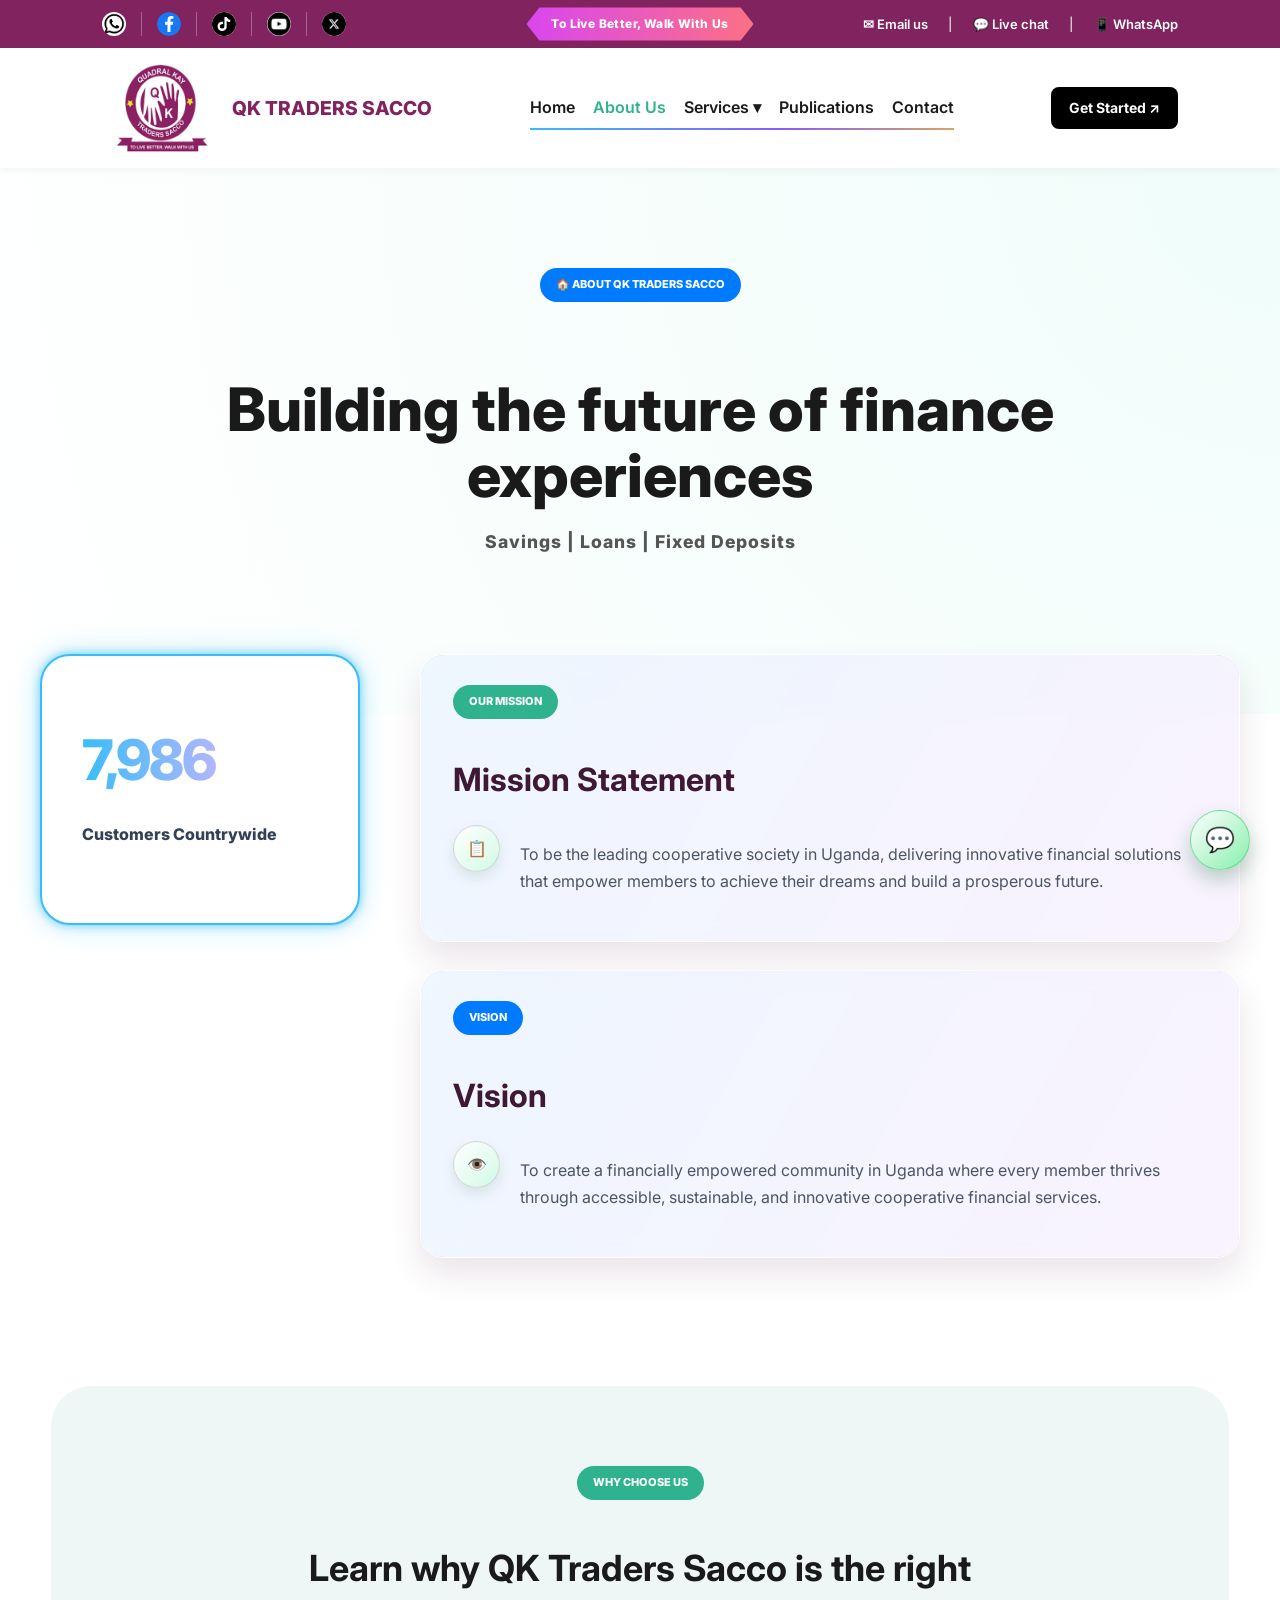
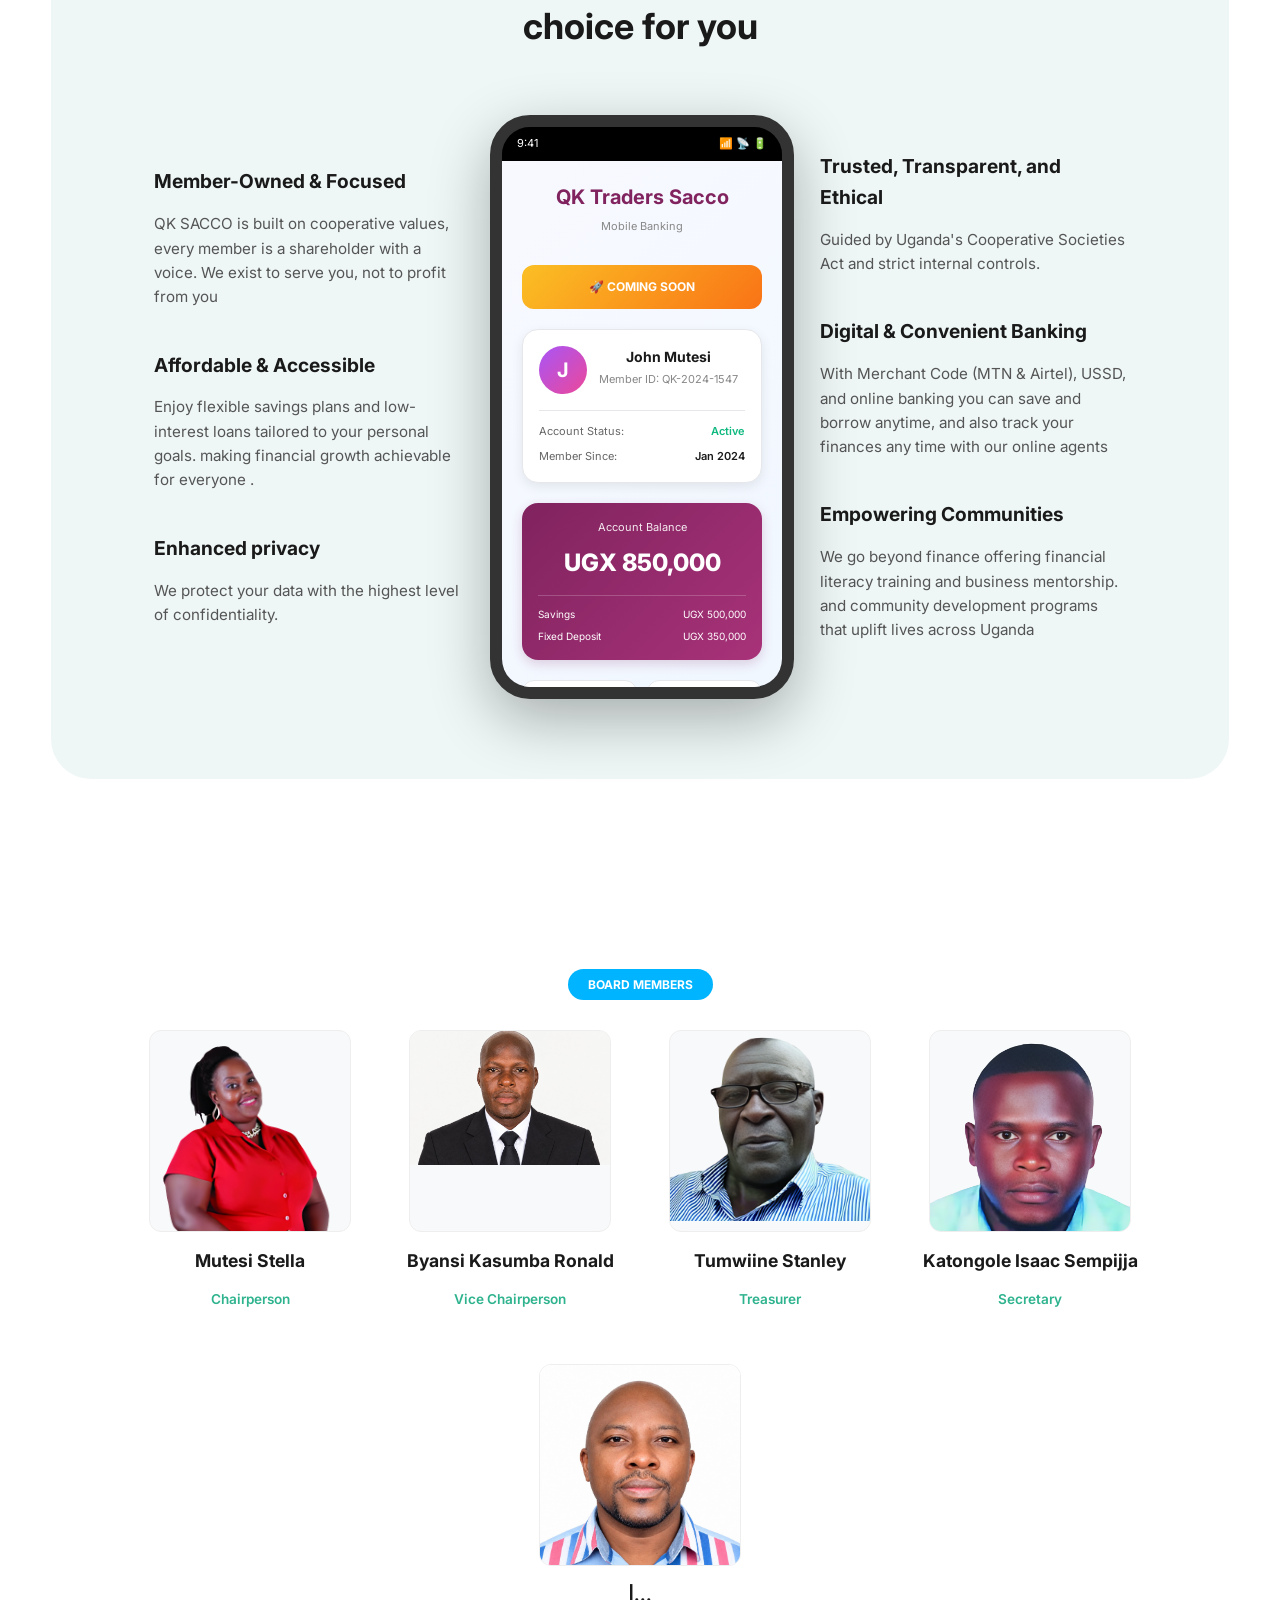
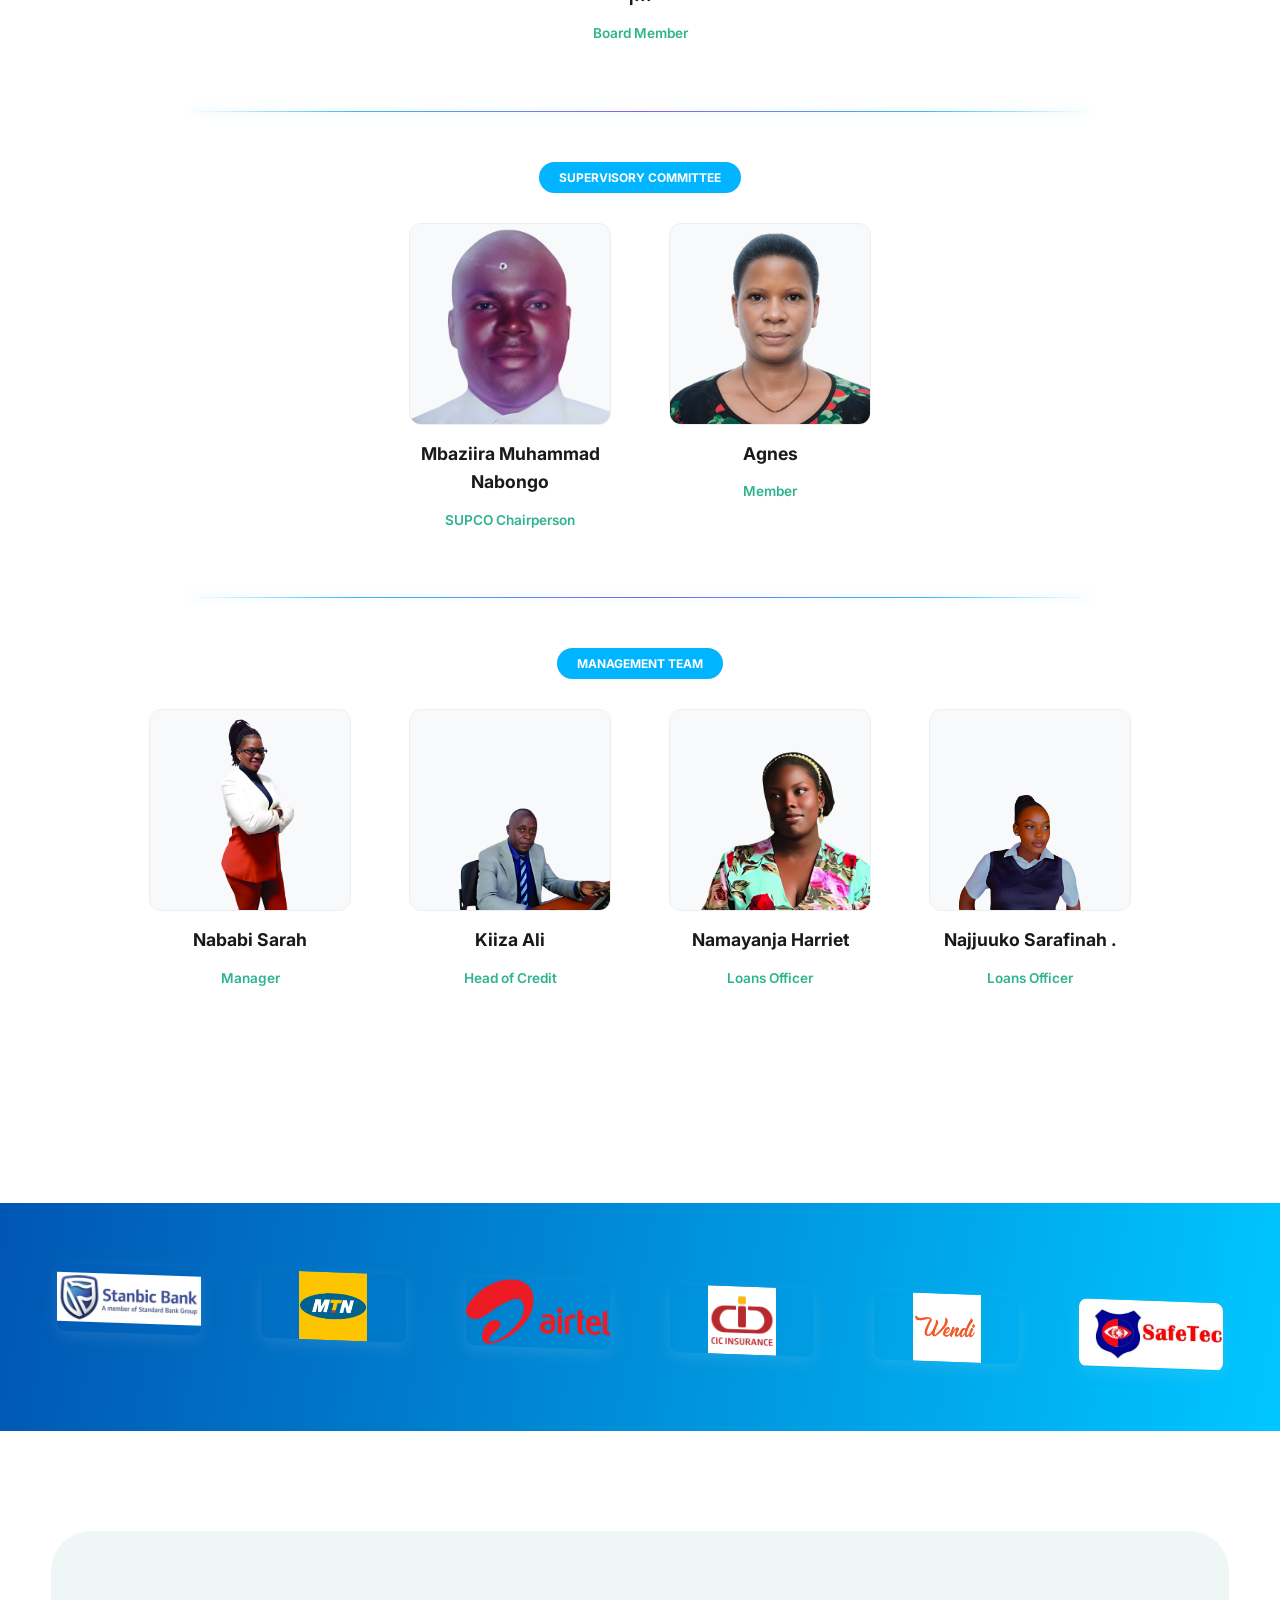
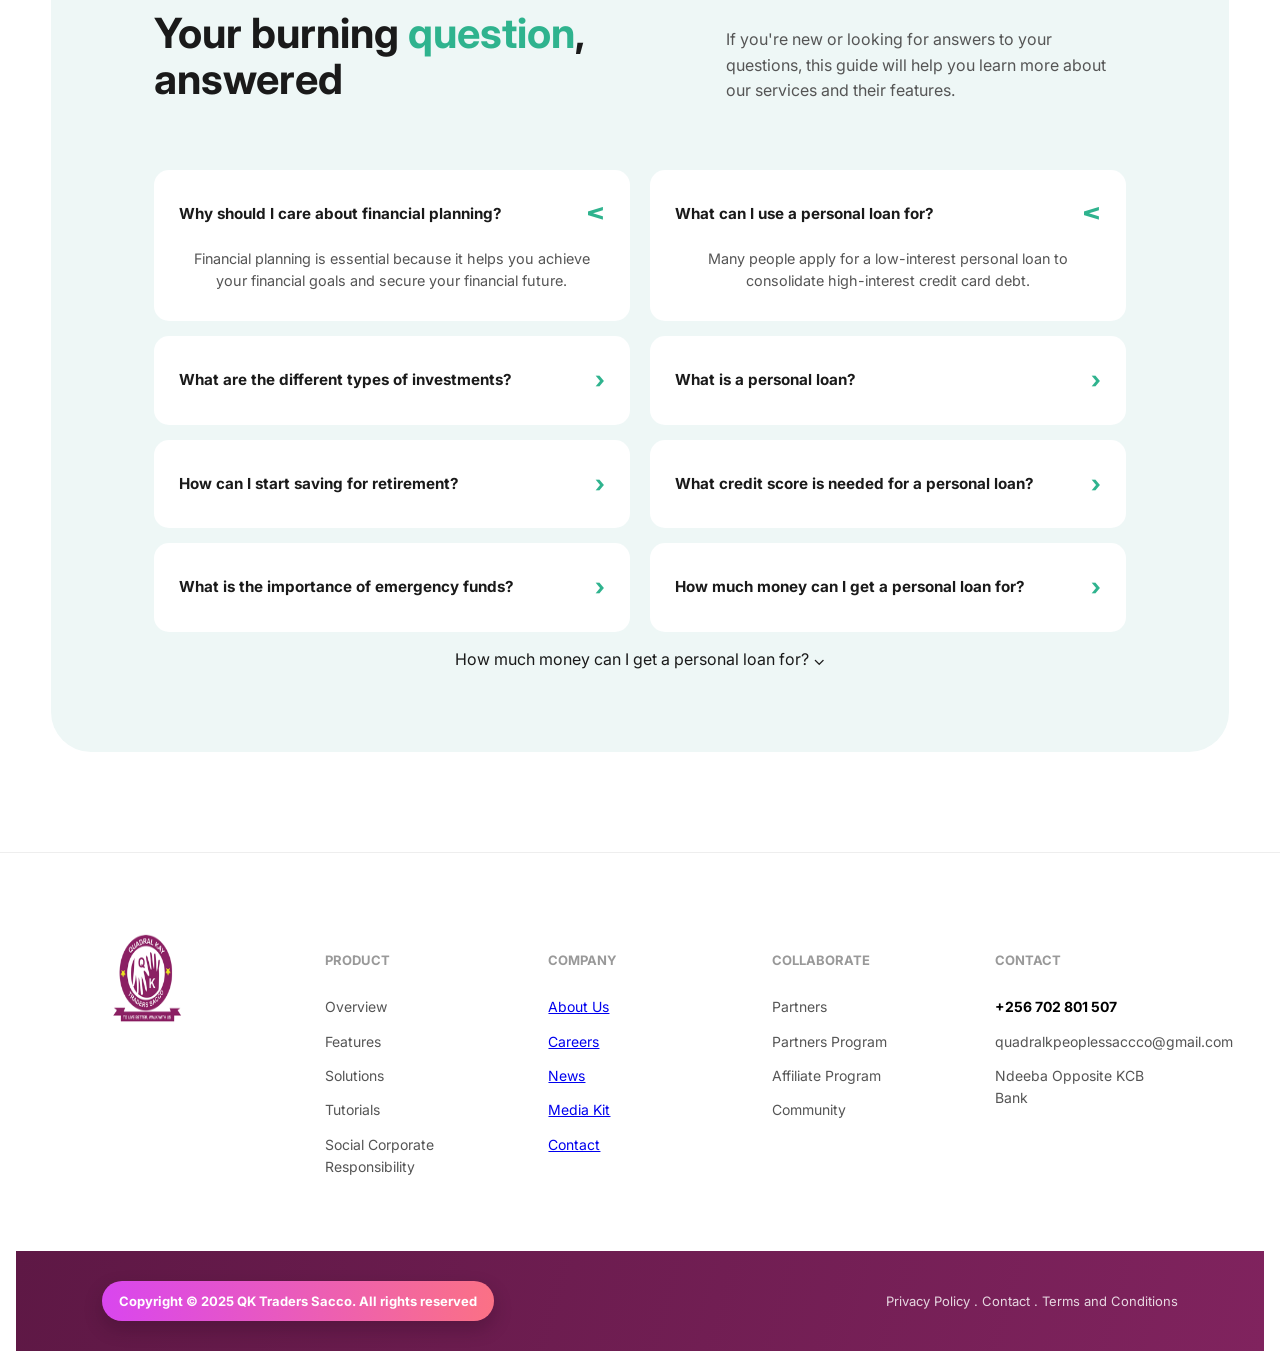
==== commit db11cdb6: "Update about.html" ====
--- a/about.html
+++ b/about.html
@@ -426,7 +426,7 @@
             <div class="member-card"><div class="member-img-placeholder"><img src="6.jpg"></div><h3>Byansi Kasumba Ronald</h3><p>Vice Chairperson</p></div>
             <div class="member-card"><div class="member-img-placeholder"><img src="5.png"></div><h3>Tumwiine Stanley</h3><p>Treasurer</p></div>
             <div class="member-card"><div class="member-img-placeholder"><img src="7.png"></div><h3>Katongole Isaac Sempijja</h3><p>Secretary</p></div>
-            <div class="member-card"><div class="member-img-placeholder"><img src="8.jpg"></div><h3>Christine Nanziri</h3><p>Board Member</p></div>
+            <div class="member-card"><div class="member-img-placeholder"><img src="8.jpg"></div><h3>|...</h3><p>Board Member</p></div>
         </div>
         <hr class="team-divider">
 
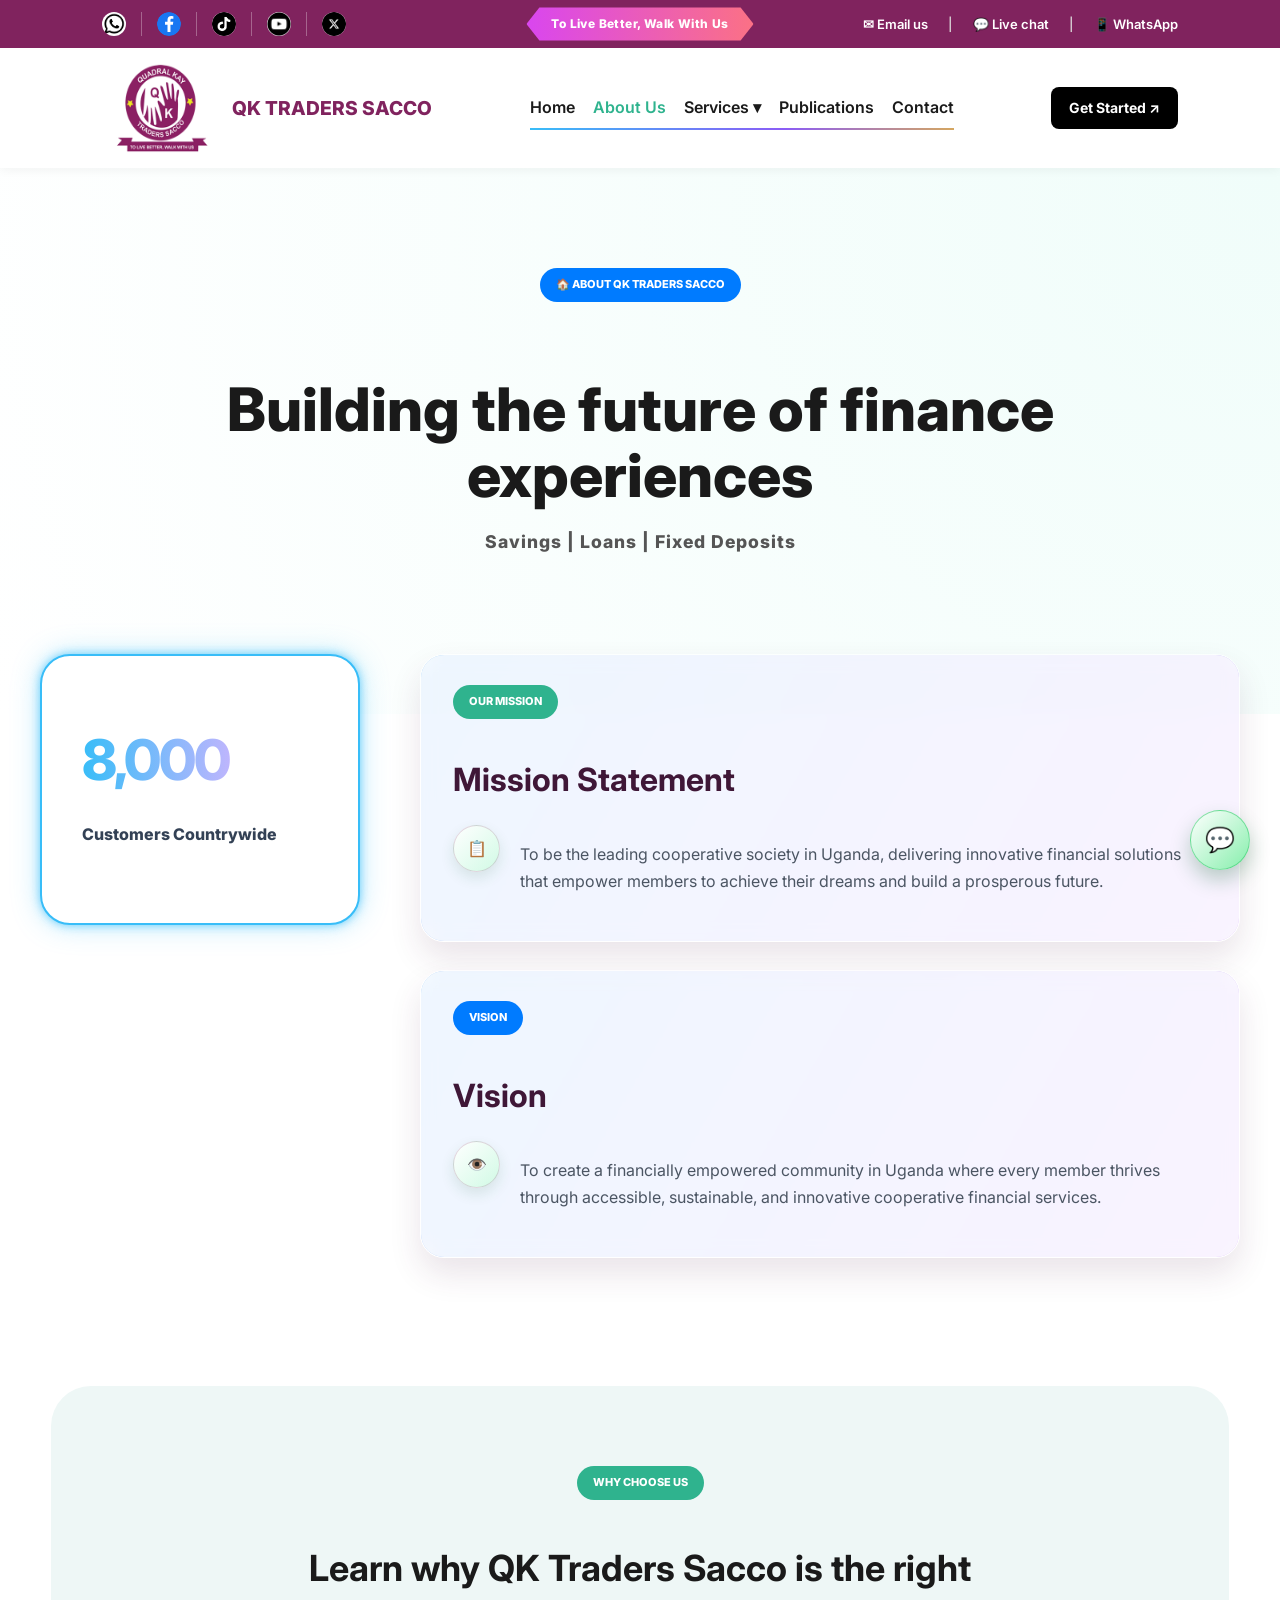
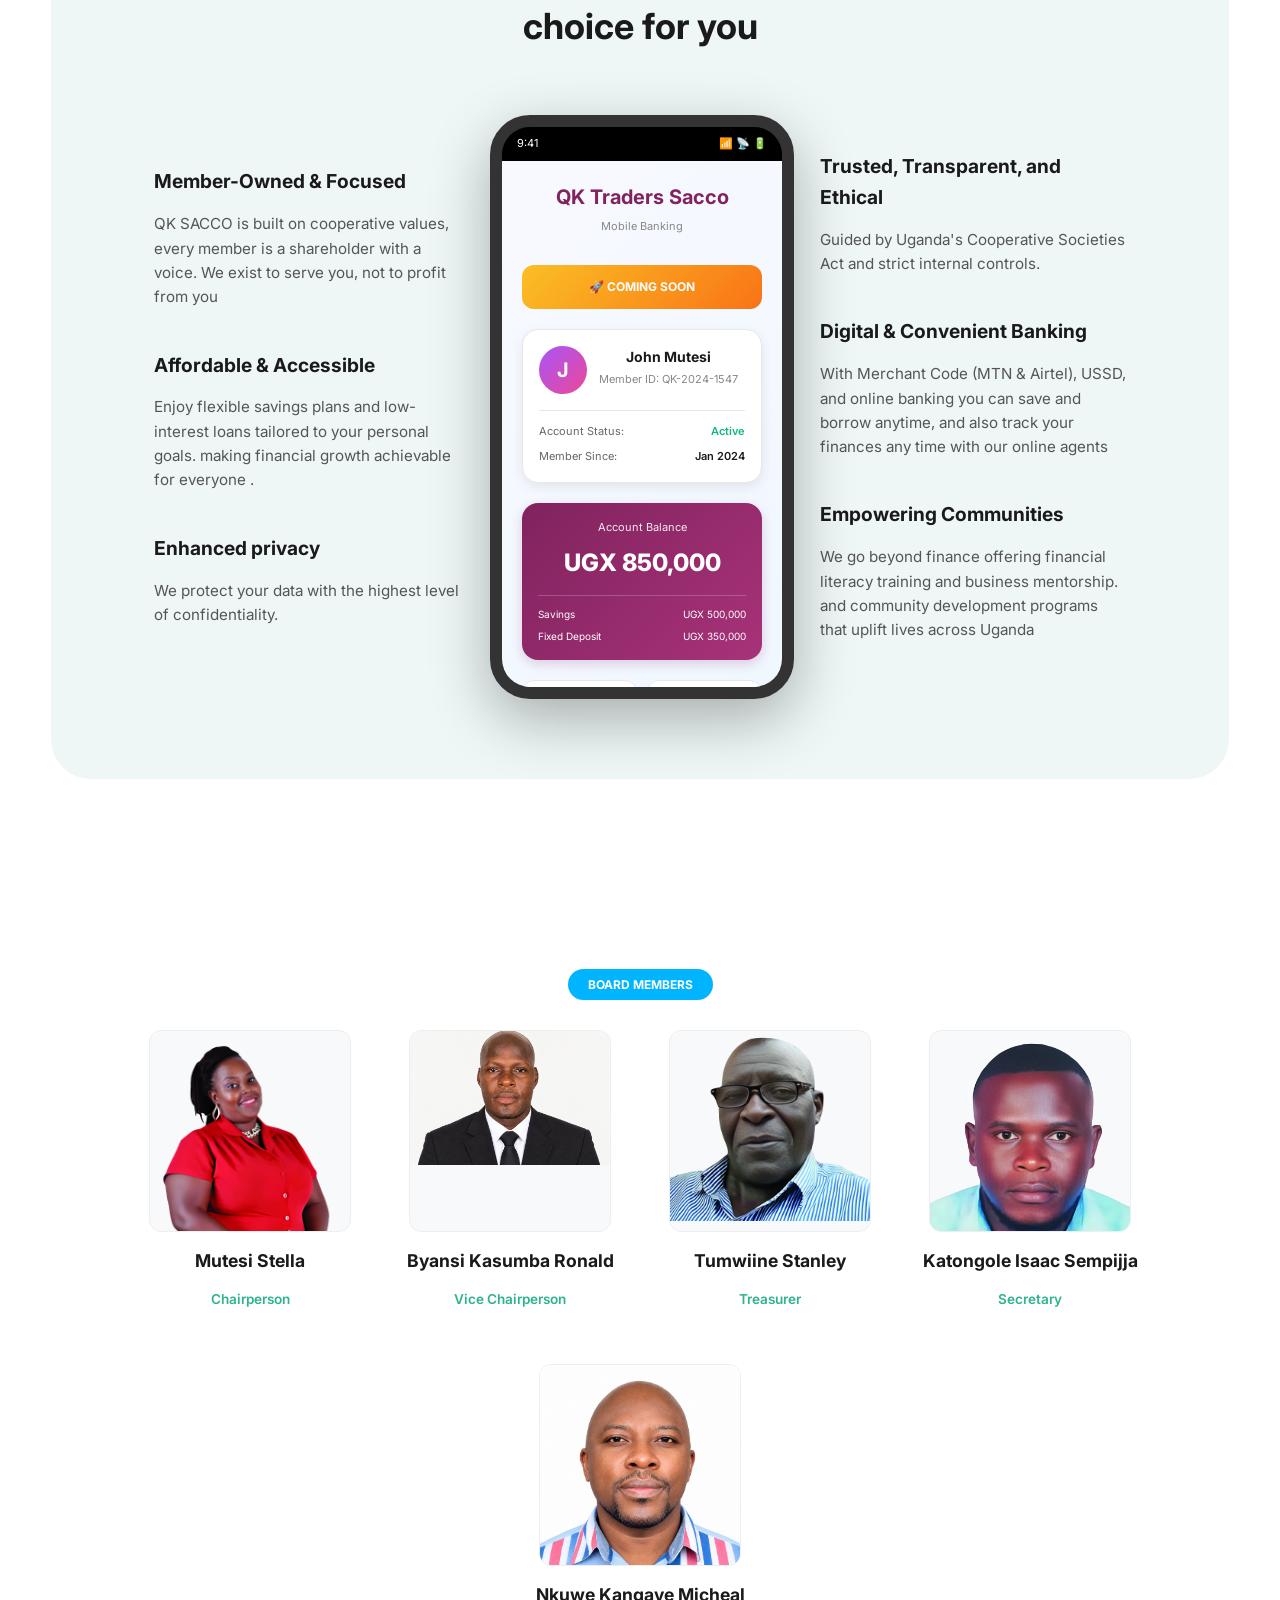
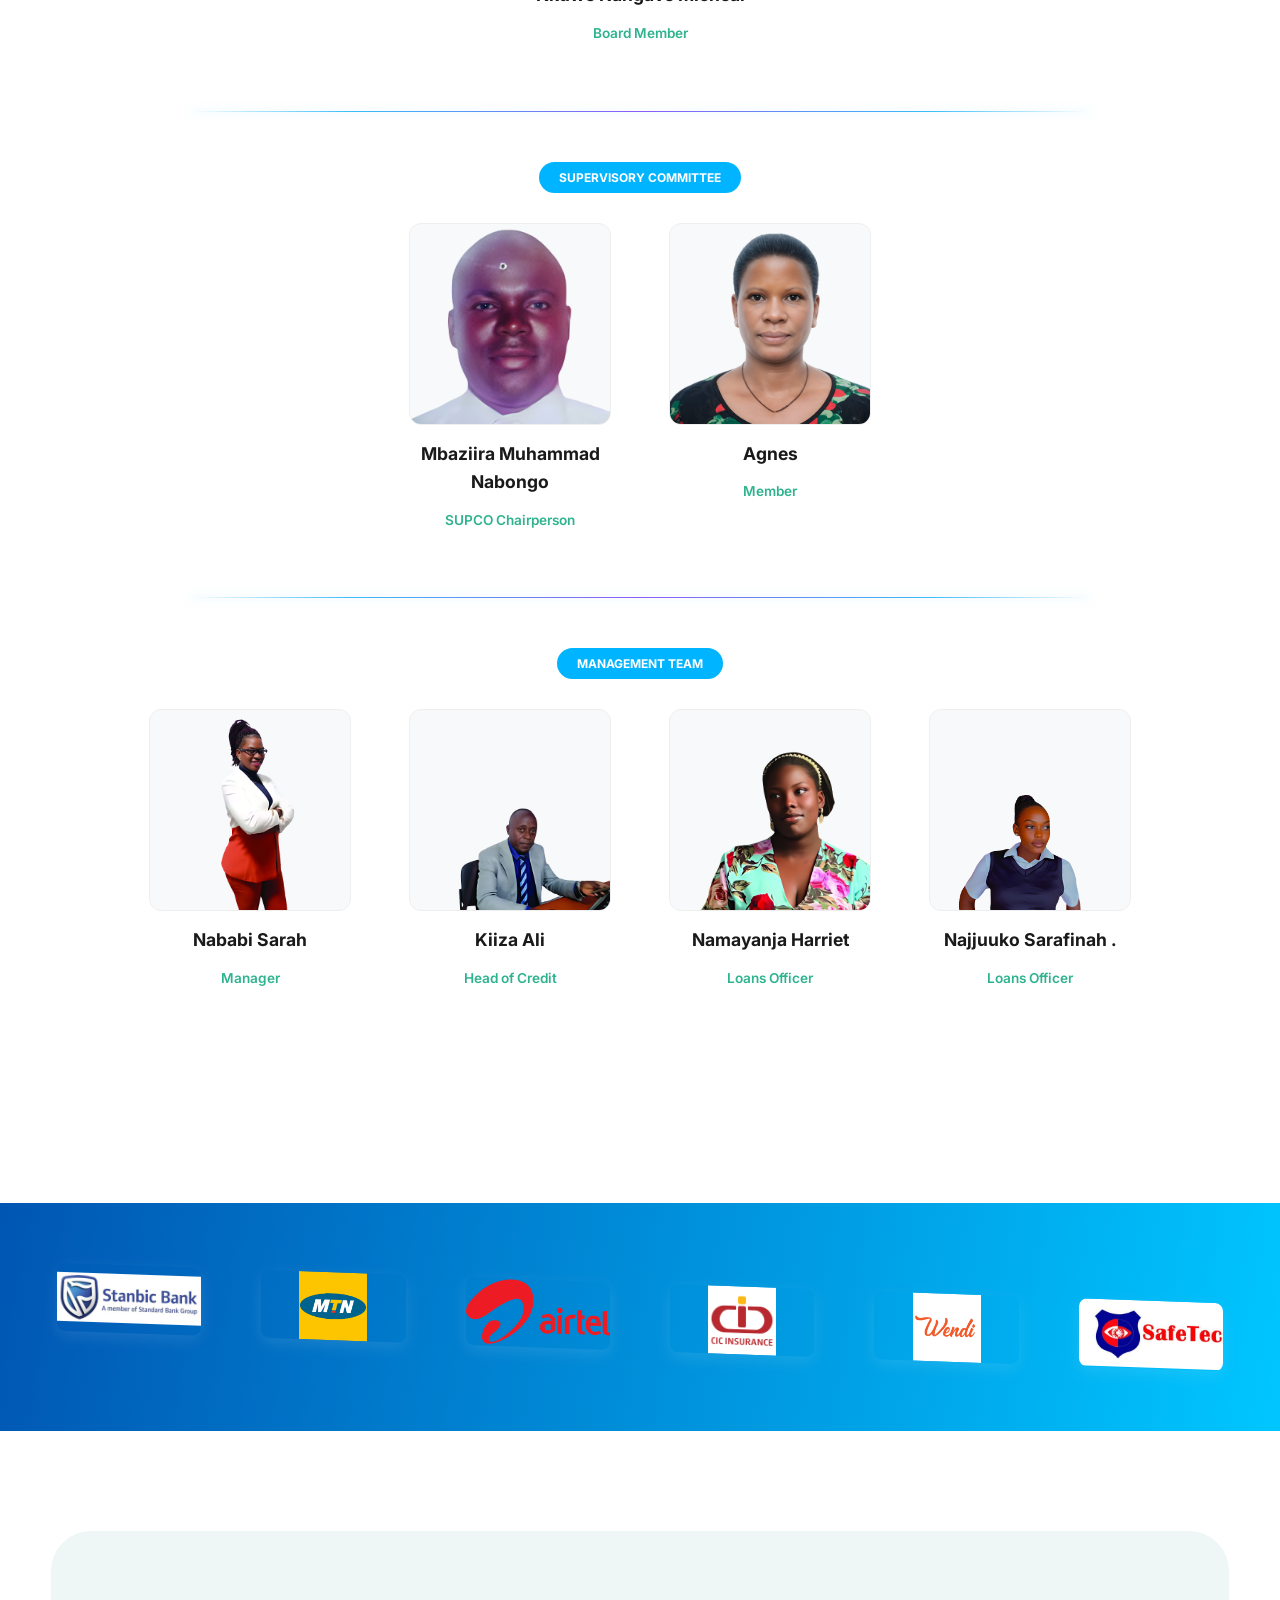
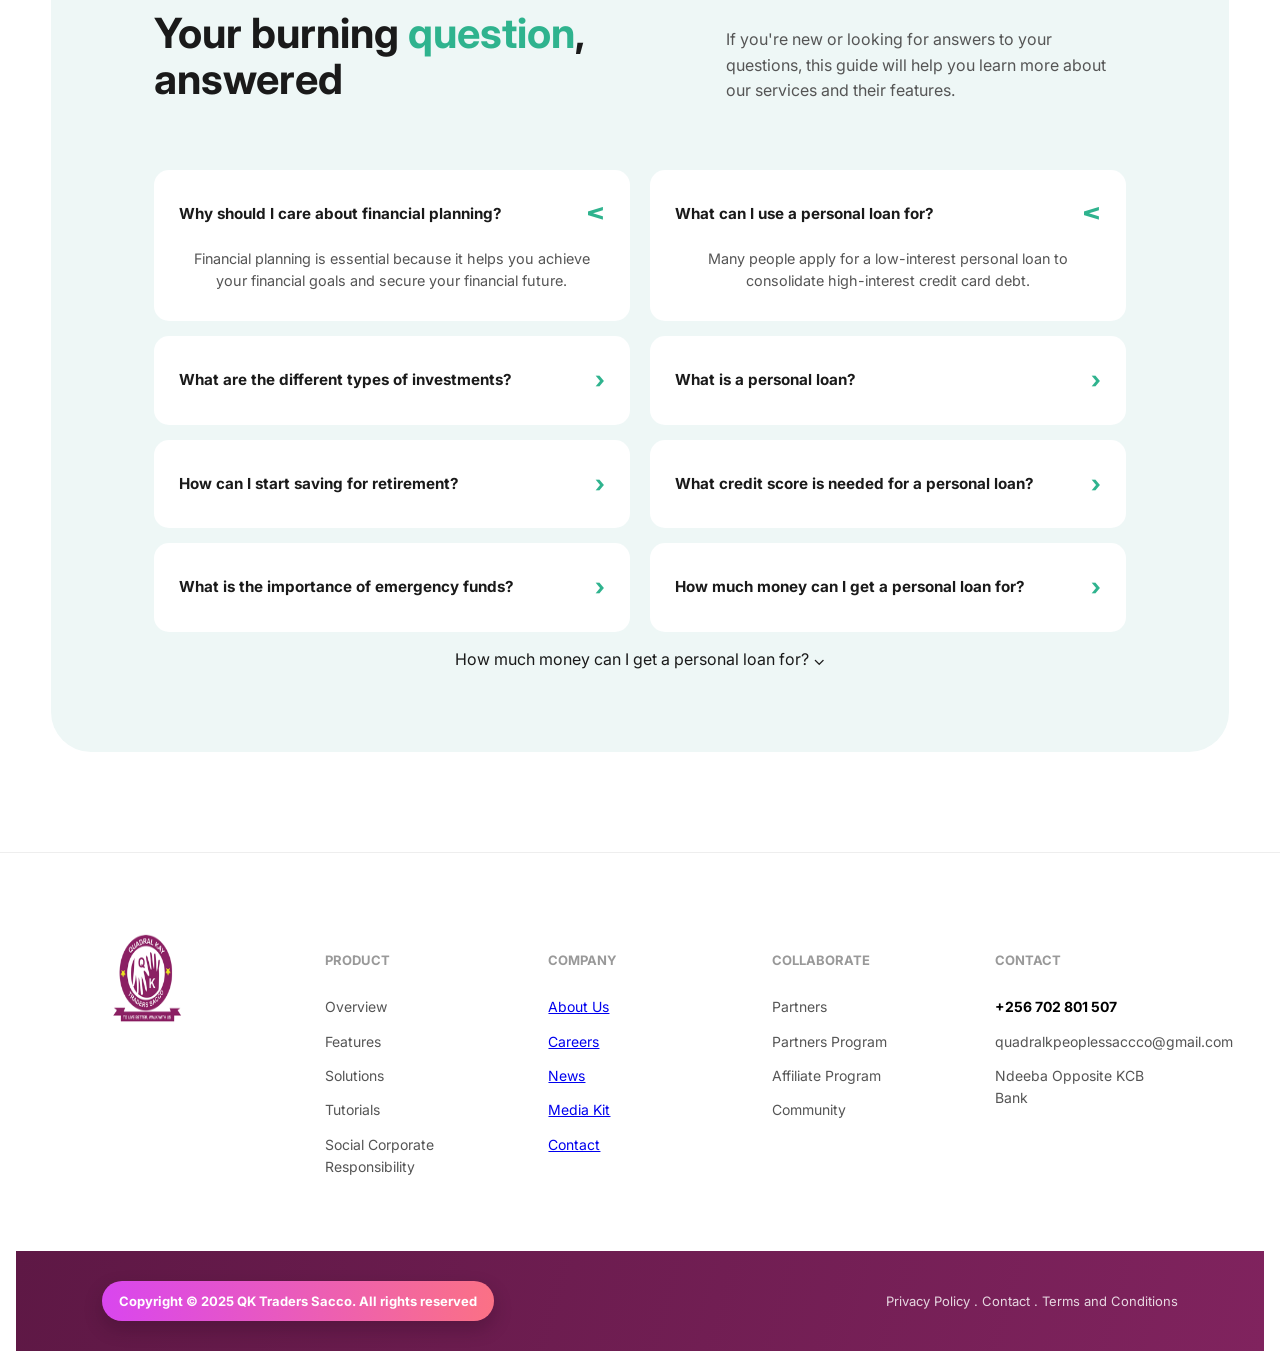
==== commit 2e60343e: "Update about.html" ====
--- a/about.html
+++ b/about.html
@@ -426,7 +426,7 @@
             <div class="member-card"><div class="member-img-placeholder"><img src="6.jpg"></div><h3>Byansi Kasumba Ronald</h3><p>Vice Chairperson</p></div>
             <div class="member-card"><div class="member-img-placeholder"><img src="5.png"></div><h3>Tumwiine Stanley</h3><p>Treasurer</p></div>
             <div class="member-card"><div class="member-img-placeholder"><img src="7.png"></div><h3>Katongole Isaac Sempijja</h3><p>Secretary</p></div>
-            <div class="member-card"><div class="member-img-placeholder"><img src="8.jpg"></div><h3>|...</h3><p>Board Member</p></div>
+            <div class="member-card"><div class="member-img-placeholder"><img src="8.jpg"></div><h3>Nkuwe Kangave Micheal</h3><p>Board Member</p></div>
         </div>
         <hr class="team-divider">
 
